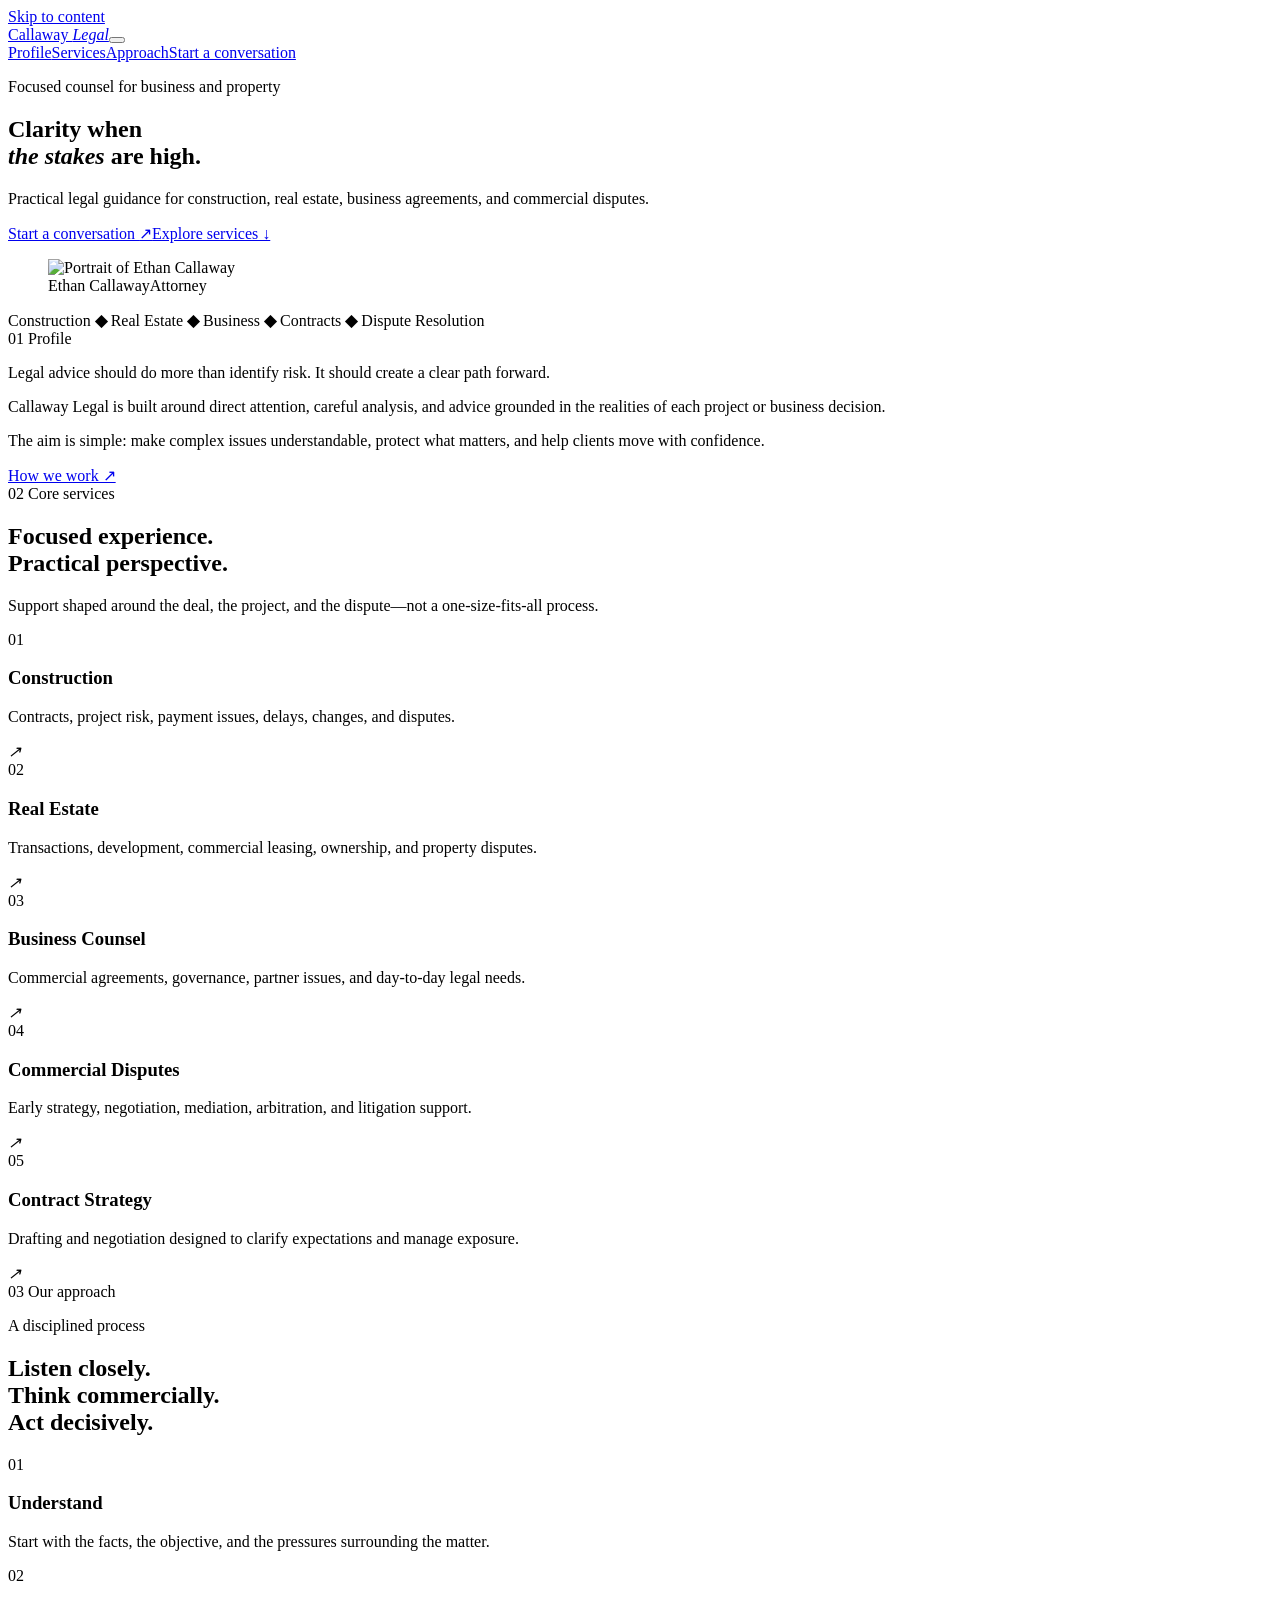
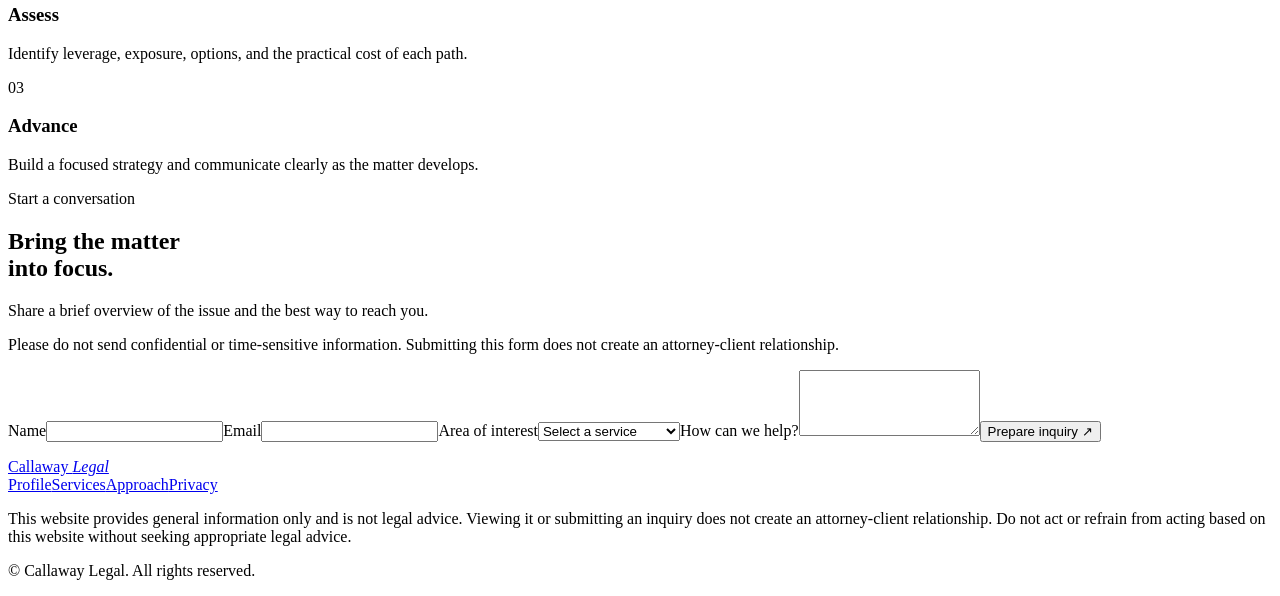
==== index.html @ 352e2985 "Add files via upload" ====
<!doctype html><html lang="en"><head><meta charset="utf-8"><meta name="viewport" content="width=device-width,initial-scale=1"><meta name="description" content="Focused counsel for construction, real estate, business, contracts, and commercial disputes."><meta name="theme-color" content="#0b1720"><title>Callaway Legal | Ethan Callaway</title><link rel="icon" href="favicon.svg" type="image/svg+xml"><link rel="preconnect" href="https://fonts.googleapis.com"><link rel="preconnect" href="https://fonts.gstatic.com" crossorigin><link href="https://fonts.googleapis.com/css2?family=DM+Sans:wght@400;500;600&family=Libre+Caslon+Display&display=swap" rel="stylesheet"><link rel="stylesheet" href="style.css"></head><body>
<a class="skip" href="#main">Skip to content</a><header class="header" id="top"><a class="brand" href="#top"><img src="logo.svg" alt=""><span>Callaway <em>Legal</em></span></a><button class="menu" aria-label="Open navigation" aria-expanded="false"><span></span><span></span></button><nav class="nav"><a href="#profile">Profile</a><a href="#services">Services</a><a href="#approach">Approach</a><a class="nav-cta" href="#contact">Start a conversation</a></nav></header>
<main id="main"><section class="hero"><div class="hero-copy reveal"><p class="kicker">Focused counsel for business and property</p><h1>Clarity when<br><i>the stakes</i> are high.</h1><p class="intro">Practical legal guidance for construction, real estate, business agreements, and commercial disputes.</p><div class="actions"><a class="button" href="#contact">Start a conversation <span>↗</span></a><a class="quiet" href="#services">Explore services ↓</a></div></div><figure class="portrait reveal"><div><img src="attorney.png" alt="Portrait of Ethan Callaway" width="1104" height="1402"></div><figcaption><span>Ethan Callaway</span><span>Attorney</span></figcaption></figure></section>
<div class="marquee">Construction <b>◆</b> Real Estate <b>◆</b> Business <b>◆</b> Contracts <b>◆</b> Dispute Resolution</div>
<section class="section profile" id="profile"><div class="label reveal"><span>01</span> Profile</div><div class="profile-copy reveal"><p class="statement">Legal advice should do more than identify risk. It should create a clear path forward.</p><div class="columns"><p>Callaway Legal is built around direct attention, careful analysis, and advice grounded in the realities of each project or business decision.</p><p>The aim is simple: make complex issues understandable, protect what matters, and help clients move with confidence.</p></div><a class="line-link" href="#approach">How we work ↗</a></div></section>
<section class="section services" id="services"><div class="label reveal"><span>02</span> Core services</div><div class="services-head reveal"><h2>Focused experience.<br>Practical perspective.</h2><p>Support shaped around the deal, the project, and the dispute—not a one-size-fits-all process.</p></div><div class="service-list"><article class="service reveal"><span>01</span><h3>Construction</h3><p>Contracts, project risk, payment issues, delays, changes, and disputes.</p><i>↗</i></article><article class="service reveal"><span>02</span><h3>Real Estate</h3><p>Transactions, development, commercial leasing, ownership, and property disputes.</p><i>↗</i></article><article class="service reveal"><span>03</span><h3>Business Counsel</h3><p>Commercial agreements, governance, partner issues, and day-to-day legal needs.</p><i>↗</i></article><article class="service reveal"><span>04</span><h3>Commercial Disputes</h3><p>Early strategy, negotiation, mediation, arbitration, and litigation support.</p><i>↗</i></article><article class="service reveal"><span>05</span><h3>Contract Strategy</h3><p>Drafting and negotiation designed to clarify expectations and manage exposure.</p><i>↗</i></article></div></section>
<section class="section approach" id="approach"><div class="label reveal"><span>03</span> Our approach</div><div class="approach-main reveal"><p class="kicker">A disciplined process</p><h2>Listen closely.<br>Think commercially.<br>Act decisively.</h2></div><div class="steps"><article class="reveal"><span>01</span><h3>Understand</h3><p>Start with the facts, the objective, and the pressures surrounding the matter.</p></article><article class="reveal"><span>02</span><h3>Assess</h3><p>Identify leverage, exposure, options, and the practical cost of each path.</p></article><article class="reveal"><span>03</span><h3>Advance</h3><p>Build a focused strategy and communicate clearly as the matter develops.</p></article></div></section>
<section class="section contact" id="contact"><div class="contact-copy reveal"><p class="kicker">Start a conversation</p><h2>Bring the matter<br>into focus.</h2><p>Share a brief overview of the issue and the best way to reach you.</p><p class="contact-note">Please do not send confidential or time-sensitive information. Submitting this form does not create an attorney-client relationship.</p></div><form class="form reveal" id="consultation-form"><label>Name<input name="name" autocomplete="name" required></label><label>Email<input name="email" type="email" autocomplete="email" required></label><label>Area of interest<select name="matter" required><option value="">Select a service</option><option>Construction</option><option>Real Estate</option><option>Business Counsel</option><option>Commercial Dispute</option><option>Contract Strategy</option><option>Other</option></select></label><label>How can we help?<textarea name="message" rows="4" required></textarea></label><button class="button" type="submit">Prepare inquiry <span>↗</span></button><p class="status" id="form-status" aria-live="polite"></p></form></section></main>
<footer class="footer"><a class="brand" href="#top"><img src="logo.svg" alt=""><span>Callaway <em>Legal</em></span></a><nav><a href="#profile">Profile</a><a href="#services">Services</a><a href="#approach">Approach</a><a href="privacy.html">Privacy</a></nav><p class="disclaimer">This website provides general information only and is not legal advice. Viewing it or submitting an inquiry does not create an attorney-client relationship. Do not act or refrain from acting based on this website without seeking appropriate legal advice.</p><p>© <span id="year"></span> Callaway Legal. All rights reserved.</p></footer><script src="script.js"></script></body></html>
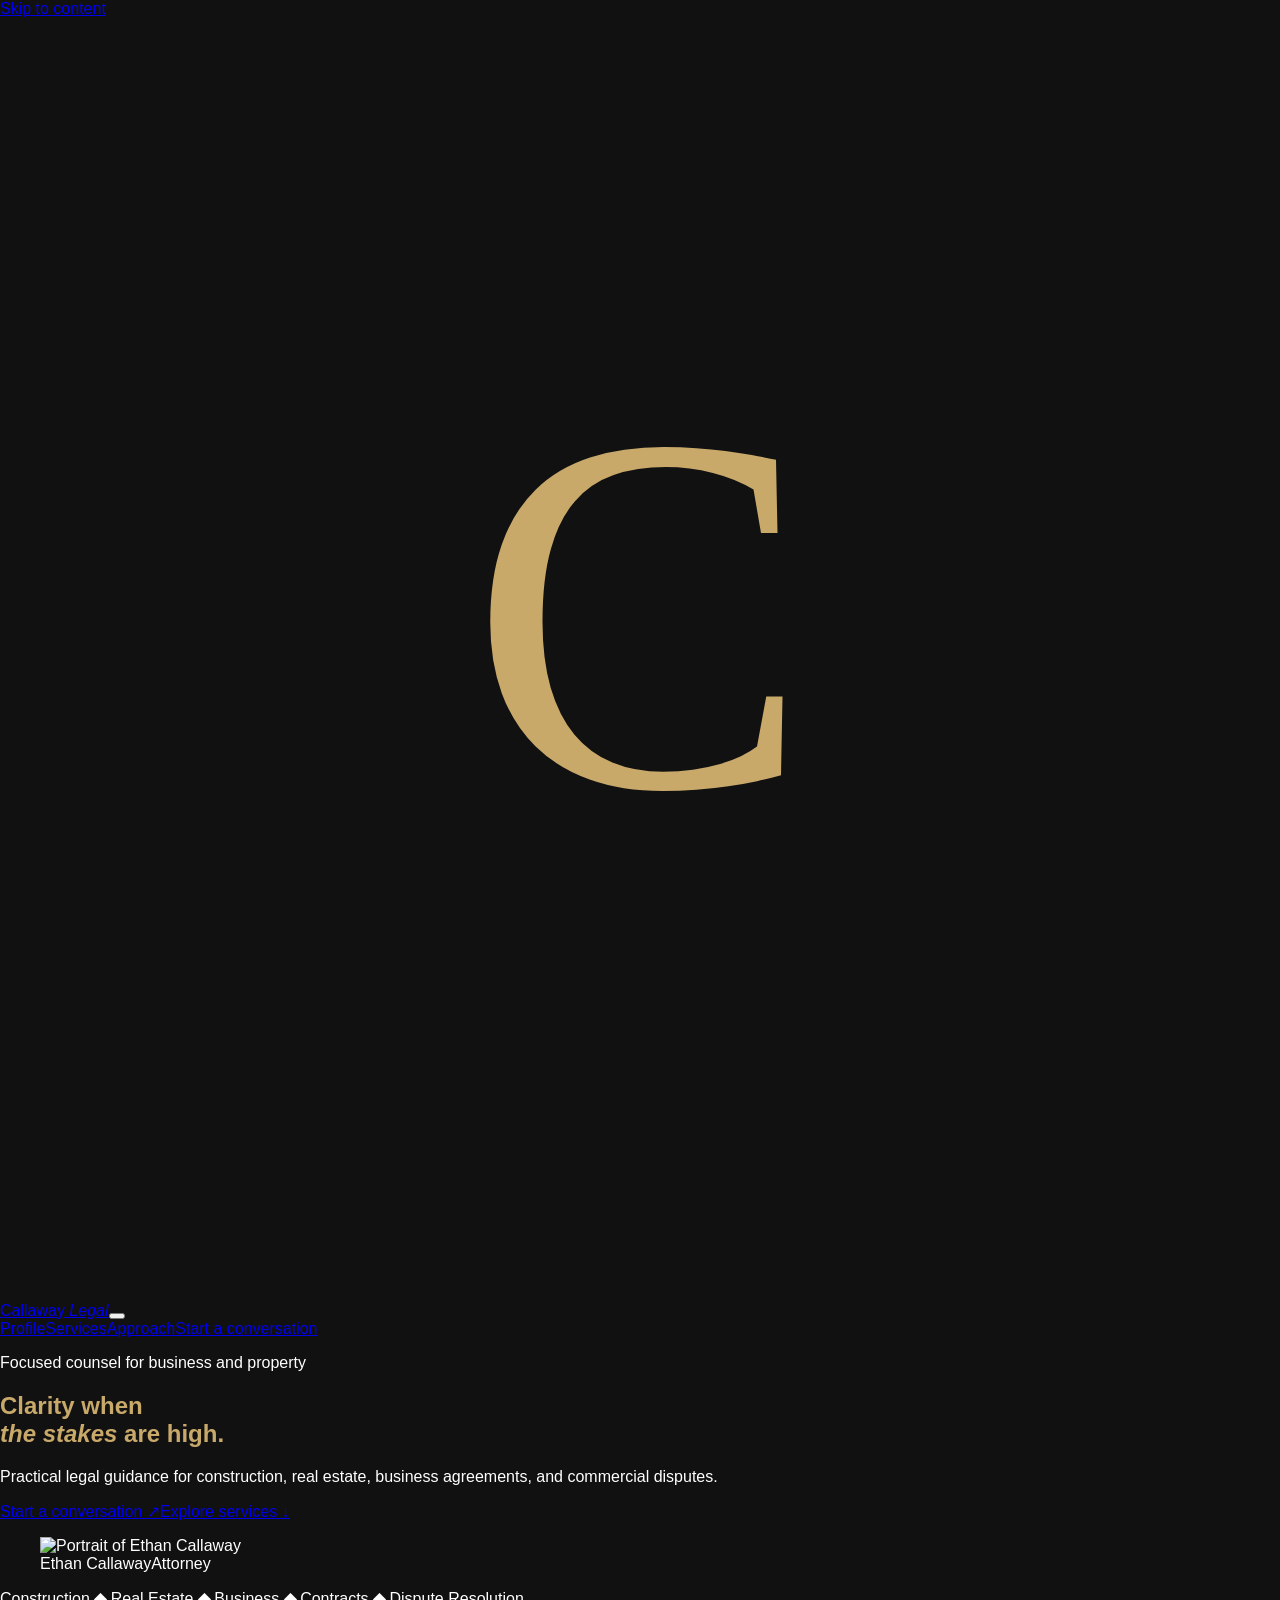
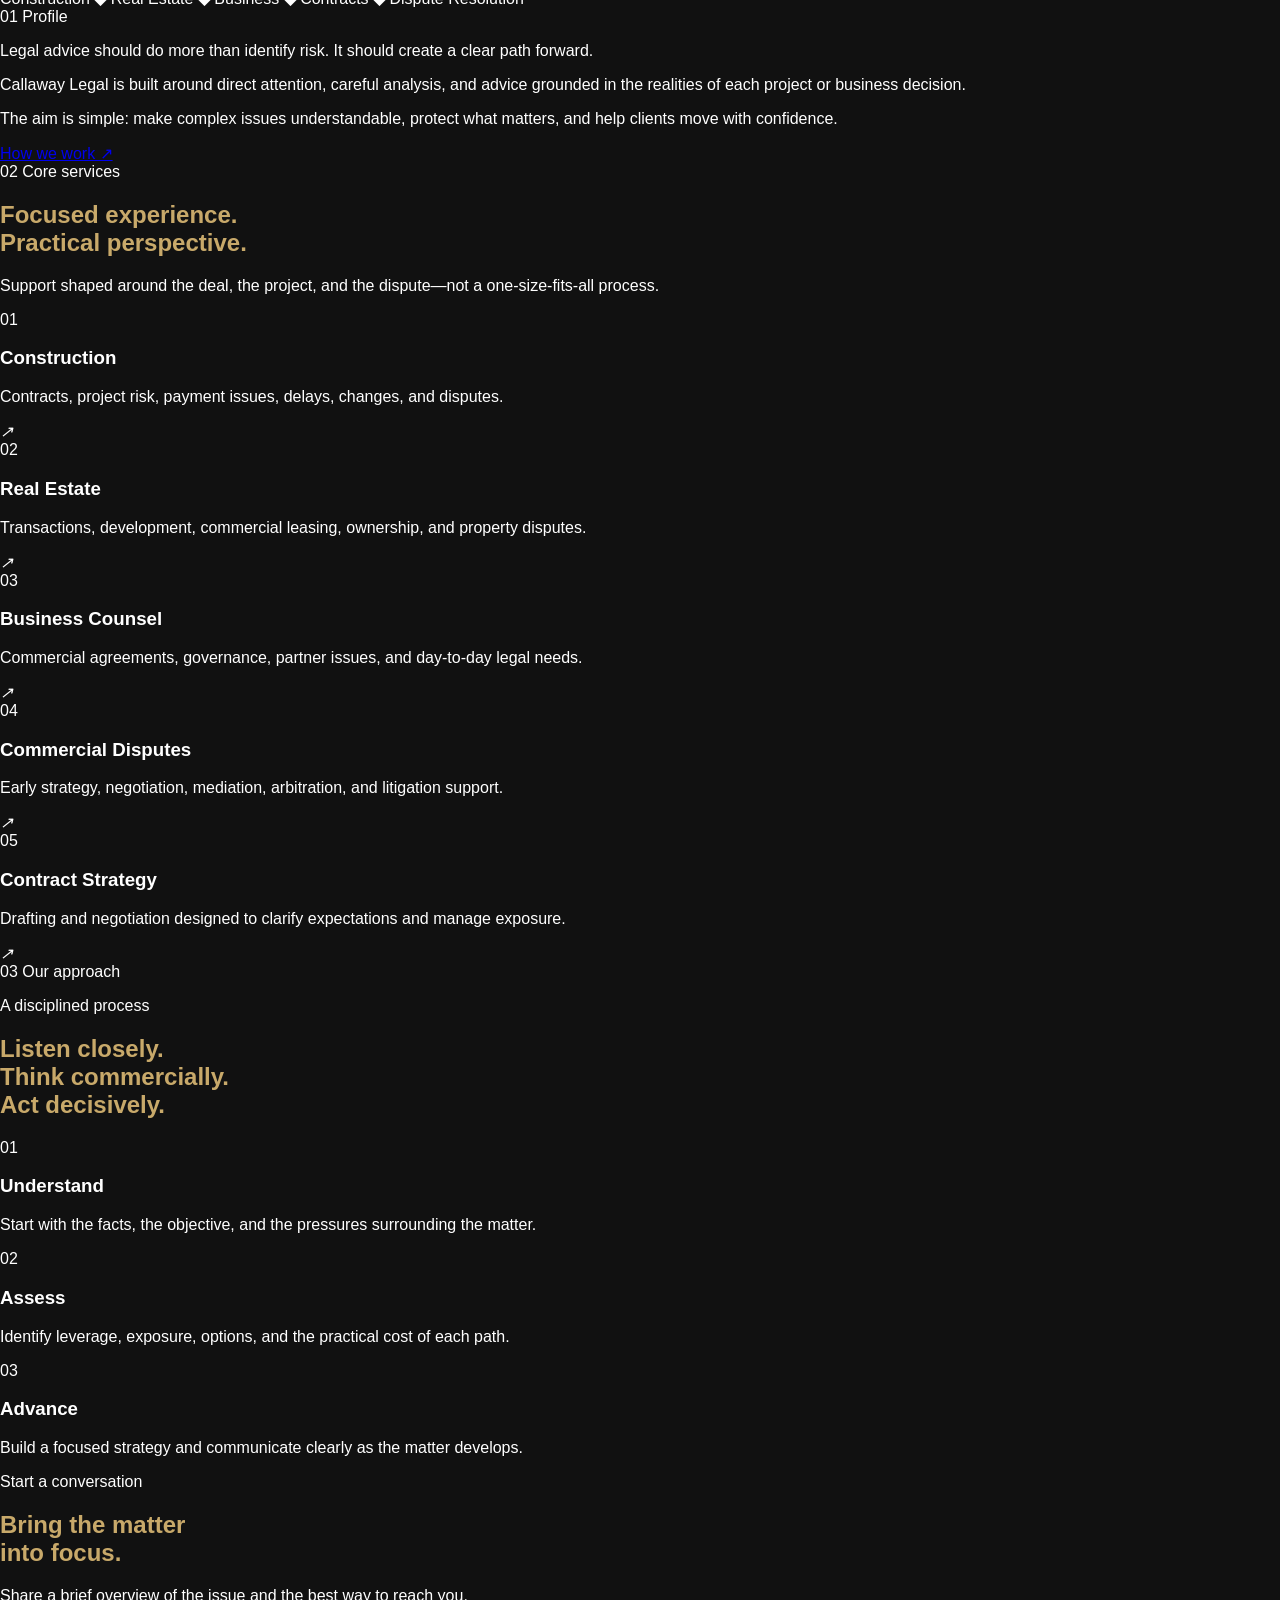
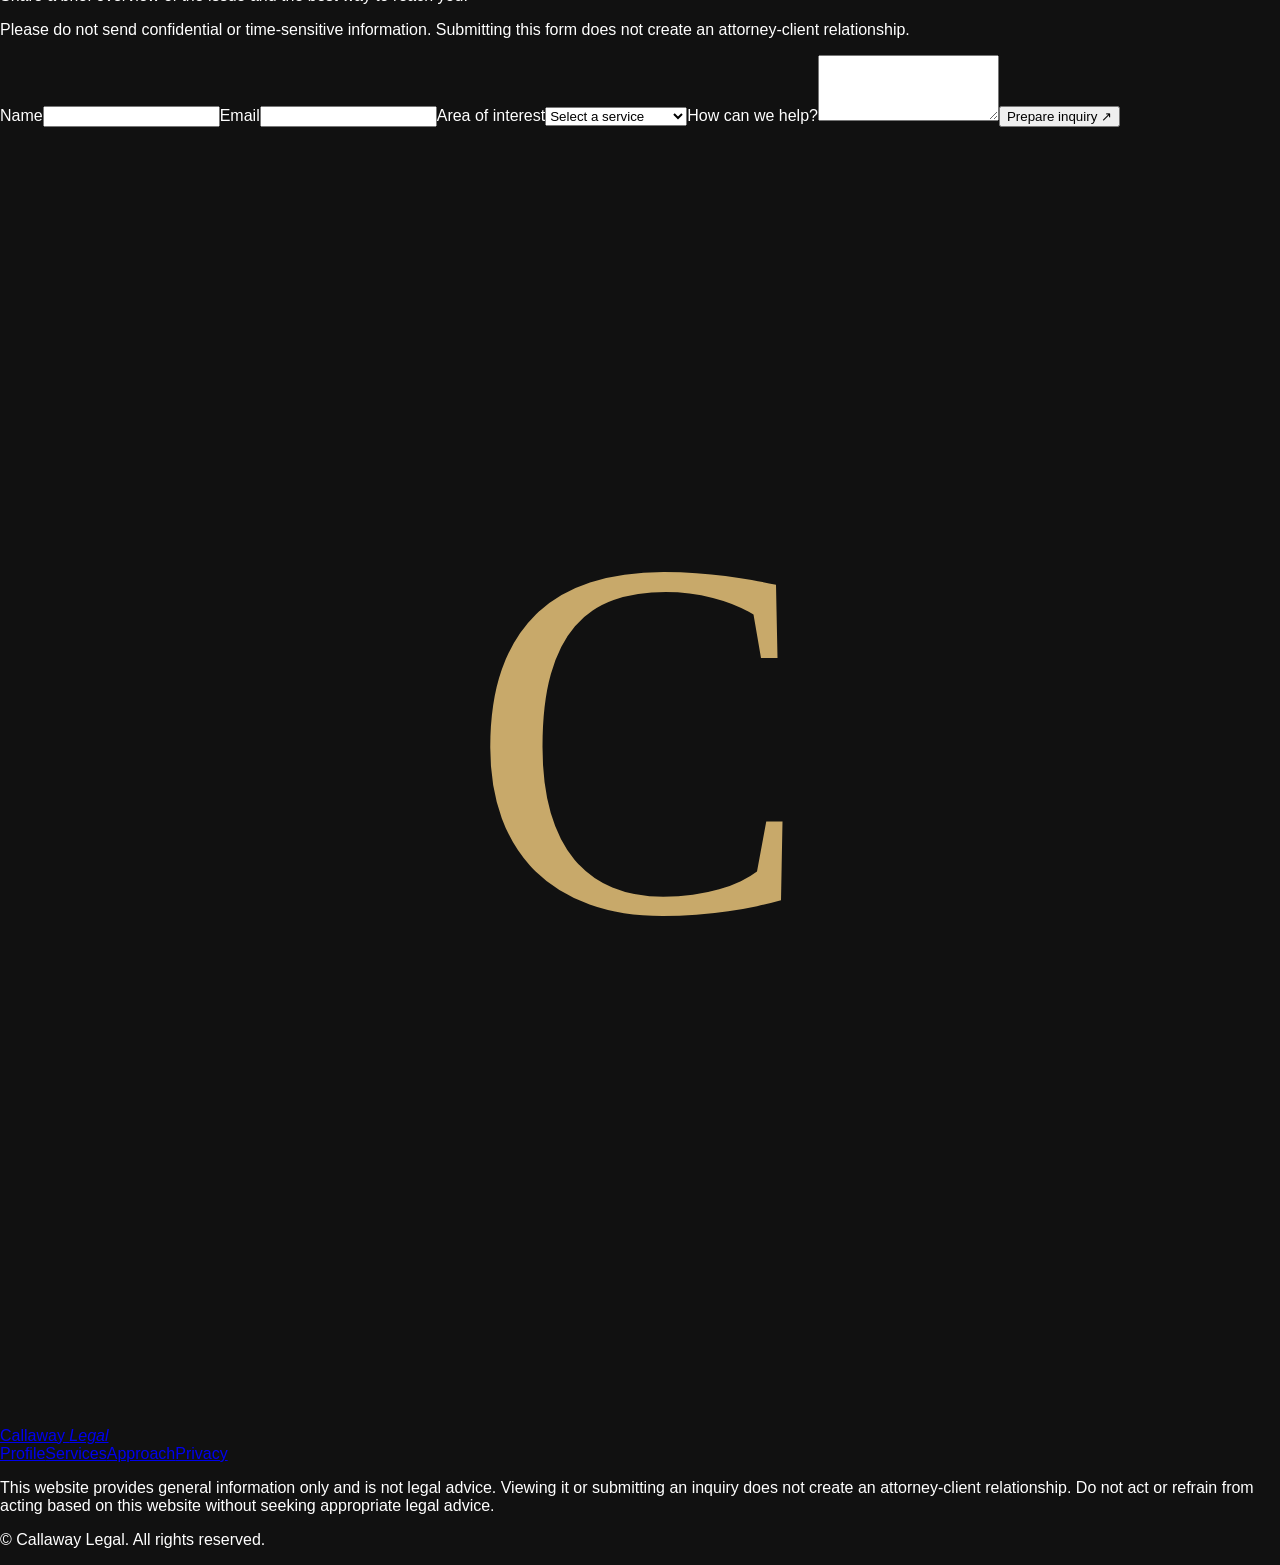
==== commit c491c969: "Fix website asset paths" ====
--- a/index.html
+++ b/index.html
@@ -1,9 +1,9 @@
-<!doctype html><html lang="en"><head><meta charset="utf-8"><meta name="viewport" content="width=device-width,initial-scale=1"><meta name="description" content="Focused counsel for construction, real estate, business, contracts, and commercial disputes."><meta name="theme-color" content="#0b1720"><title>Callaway Legal | Ethan Callaway</title><link rel="icon" href="favicon.svg" type="image/svg+xml"><link rel="preconnect" href="https://fonts.googleapis.com"><link rel="preconnect" href="https://fonts.gstatic.com" crossorigin><link href="https://fonts.googleapis.com/css2?family=DM+Sans:wght@400;500;600&family=Libre+Caslon+Display&display=swap" rel="stylesheet"><link rel="stylesheet" href="style.css"></head><body>
-<a class="skip" href="#main">Skip to content</a><header class="header" id="top"><a class="brand" href="#top"><img src="logo.svg" alt=""><span>Callaway <em>Legal</em></span></a><button class="menu" aria-label="Open navigation" aria-expanded="false"><span></span><span></span></button><nav class="nav"><a href="#profile">Profile</a><a href="#services">Services</a><a href="#approach">Approach</a><a class="nav-cta" href="#contact">Start a conversation</a></nav></header>
-<main id="main"><section class="hero"><div class="hero-copy reveal"><p class="kicker">Focused counsel for business and property</p><h1>Clarity when<br><i>the stakes</i> are high.</h1><p class="intro">Practical legal guidance for construction, real estate, business agreements, and commercial disputes.</p><div class="actions"><a class="button" href="#contact">Start a conversation <span>↗</span></a><a class="quiet" href="#services">Explore services ↓</a></div></div><figure class="portrait reveal"><div><img src="attorney.png" alt="Portrait of Ethan Callaway" width="1104" height="1402"></div><figcaption><span>Ethan Callaway</span><span>Attorney</span></figcaption></figure></section>
+<!doctype html><html lang="en"><head><meta charset="utf-8"><meta name="viewport" content="width=device-width,initial-scale=1"><meta name="description" content="Focused counsel for construction, real estate, business, contracts, and commercial disputes."><meta name="theme-color" content="#0b1720"><title>Callaway Legal | Ethan Callaway</title><link rel="icon" href="images/favicon.svg" type="image/svg+xml"><link rel="preconnect" href="https://fonts.googleapis.com"><link rel="preconnect" href="https://fonts.gstatic.com" crossorigin><link href="https://fonts.googleapis.com/css2?family=DM+Sans:wght@400;500;600&family=Libre+Caslon+Display&display=swap" rel="stylesheet"><link rel="stylesheet" href="css/style.css"></head><body>
+<a class="skip" href="#main">Skip to content</a><header class="header" id="top"><a class="brand" href="#top"><img src="images/logo.svg" alt=""><span>Callaway <em>Legal</em></span></a><button class="menu" aria-label="Open navigation" aria-expanded="false"><span></span><span></span></button><nav class="nav"><a href="#profile">Profile</a><a href="#services">Services</a><a href="#approach">Approach</a><a class="nav-cta" href="#contact">Start a conversation</a></nav></header>
+<main id="main"><section class="hero"><div class="hero-copy reveal"><p class="kicker">Focused counsel for business and property</p><h1>Clarity when<br><i>the stakes</i> are high.</h1><p class="intro">Practical legal guidance for construction, real estate, business agreements, and commercial disputes.</p><div class="actions"><a class="button" href="#contact">Start a conversation <span>↗</span></a><a class="quiet" href="#services">Explore services ↓</a></div></div><figure class="portrait reveal"><div><img src="images/attorney.png" alt="Portrait of Ethan Callaway" width="1104" height="1402"></div><figcaption><span>Ethan Callaway</span><span>Attorney</span></figcaption></figure></section>
 <div class="marquee">Construction <b>◆</b> Real Estate <b>◆</b> Business <b>◆</b> Contracts <b>◆</b> Dispute Resolution</div>
 <section class="section profile" id="profile"><div class="label reveal"><span>01</span> Profile</div><div class="profile-copy reveal"><p class="statement">Legal advice should do more than identify risk. It should create a clear path forward.</p><div class="columns"><p>Callaway Legal is built around direct attention, careful analysis, and advice grounded in the realities of each project or business decision.</p><p>The aim is simple: make complex issues understandable, protect what matters, and help clients move with confidence.</p></div><a class="line-link" href="#approach">How we work ↗</a></div></section>
 <section class="section services" id="services"><div class="label reveal"><span>02</span> Core services</div><div class="services-head reveal"><h2>Focused experience.<br>Practical perspective.</h2><p>Support shaped around the deal, the project, and the dispute—not a one-size-fits-all process.</p></div><div class="service-list"><article class="service reveal"><span>01</span><h3>Construction</h3><p>Contracts, project risk, payment issues, delays, changes, and disputes.</p><i>↗</i></article><article class="service reveal"><span>02</span><h3>Real Estate</h3><p>Transactions, development, commercial leasing, ownership, and property disputes.</p><i>↗</i></article><article class="service reveal"><span>03</span><h3>Business Counsel</h3><p>Commercial agreements, governance, partner issues, and day-to-day legal needs.</p><i>↗</i></article><article class="service reveal"><span>04</span><h3>Commercial Disputes</h3><p>Early strategy, negotiation, mediation, arbitration, and litigation support.</p><i>↗</i></article><article class="service reveal"><span>05</span><h3>Contract Strategy</h3><p>Drafting and negotiation designed to clarify expectations and manage exposure.</p><i>↗</i></article></div></section>
 <section class="section approach" id="approach"><div class="label reveal"><span>03</span> Our approach</div><div class="approach-main reveal"><p class="kicker">A disciplined process</p><h2>Listen closely.<br>Think commercially.<br>Act decisively.</h2></div><div class="steps"><article class="reveal"><span>01</span><h3>Understand</h3><p>Start with the facts, the objective, and the pressures surrounding the matter.</p></article><article class="reveal"><span>02</span><h3>Assess</h3><p>Identify leverage, exposure, options, and the practical cost of each path.</p></article><article class="reveal"><span>03</span><h3>Advance</h3><p>Build a focused strategy and communicate clearly as the matter develops.</p></article></div></section>
 <section class="section contact" id="contact"><div class="contact-copy reveal"><p class="kicker">Start a conversation</p><h2>Bring the matter<br>into focus.</h2><p>Share a brief overview of the issue and the best way to reach you.</p><p class="contact-note">Please do not send confidential or time-sensitive information. Submitting this form does not create an attorney-client relationship.</p></div><form class="form reveal" id="consultation-form"><label>Name<input name="name" autocomplete="name" required></label><label>Email<input name="email" type="email" autocomplete="email" required></label><label>Area of interest<select name="matter" required><option value="">Select a service</option><option>Construction</option><option>Real Estate</option><option>Business Counsel</option><option>Commercial Dispute</option><option>Contract Strategy</option><option>Other</option></select></label><label>How can we help?<textarea name="message" rows="4" required></textarea></label><button class="button" type="submit">Prepare inquiry <span>↗</span></button><p class="status" id="form-status" aria-live="polite"></p></form></section></main>
-<footer class="footer"><a class="brand" href="#top"><img src="logo.svg" alt=""><span>Callaway <em>Legal</em></span></a><nav><a href="#profile">Profile</a><a href="#services">Services</a><a href="#approach">Approach</a><a href="privacy.html">Privacy</a></nav><p class="disclaimer">This website provides general information only and is not legal advice. Viewing it or submitting an inquiry does not create an attorney-client relationship. Do not act or refrain from acting based on this website without seeking appropriate legal advice.</p><p>© <span id="year"></span> Callaway Legal. All rights reserved.</p></footer><script src="script.js"></script></body></html>
+<footer class="footer"><a class="brand" href="#top"><img src="images/logo.svg" alt=""><span>Callaway <em>Legal</em></span></a><nav><a href="#profile">Profile</a><a href="#services">Services</a><a href="#approach">Approach</a><a href="privacy.html">Privacy</a></nav><p class="disclaimer">This website provides general information only and is not legal advice. Viewing it or submitting an inquiry does not create an attorney-client relationship. Do not act or refrain from acting based on this website without seeking appropriate legal advice.</p><p>© <span id="year"></span> Callaway Legal. All rights reserved.</p></footer><script src="js/script.js"></script></body></html>
--- a/css/style.css
+++ b/css/style.css
@@ -0,0 +1 @@
+body{font-family:Arial,sans-serif;background:#111;color:#fff;margin:0}h1,h2{color:#c8a96a}
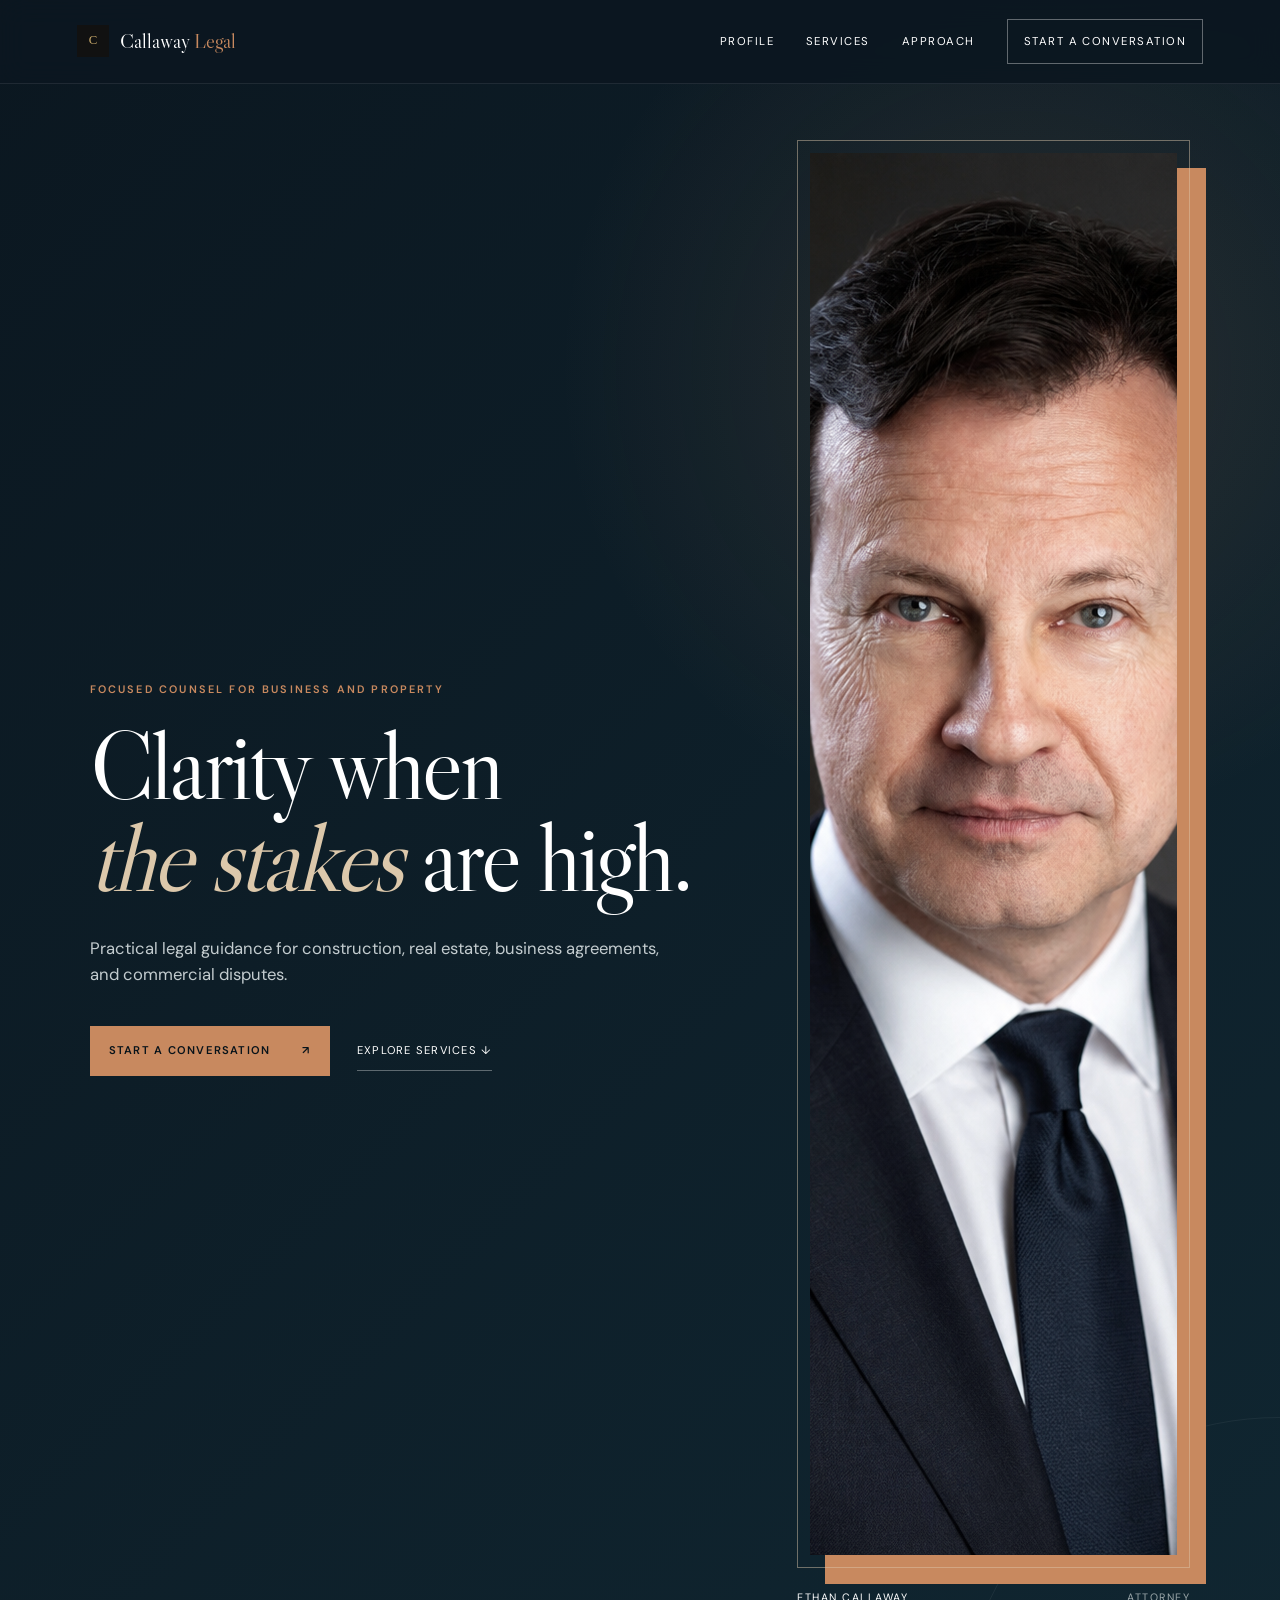
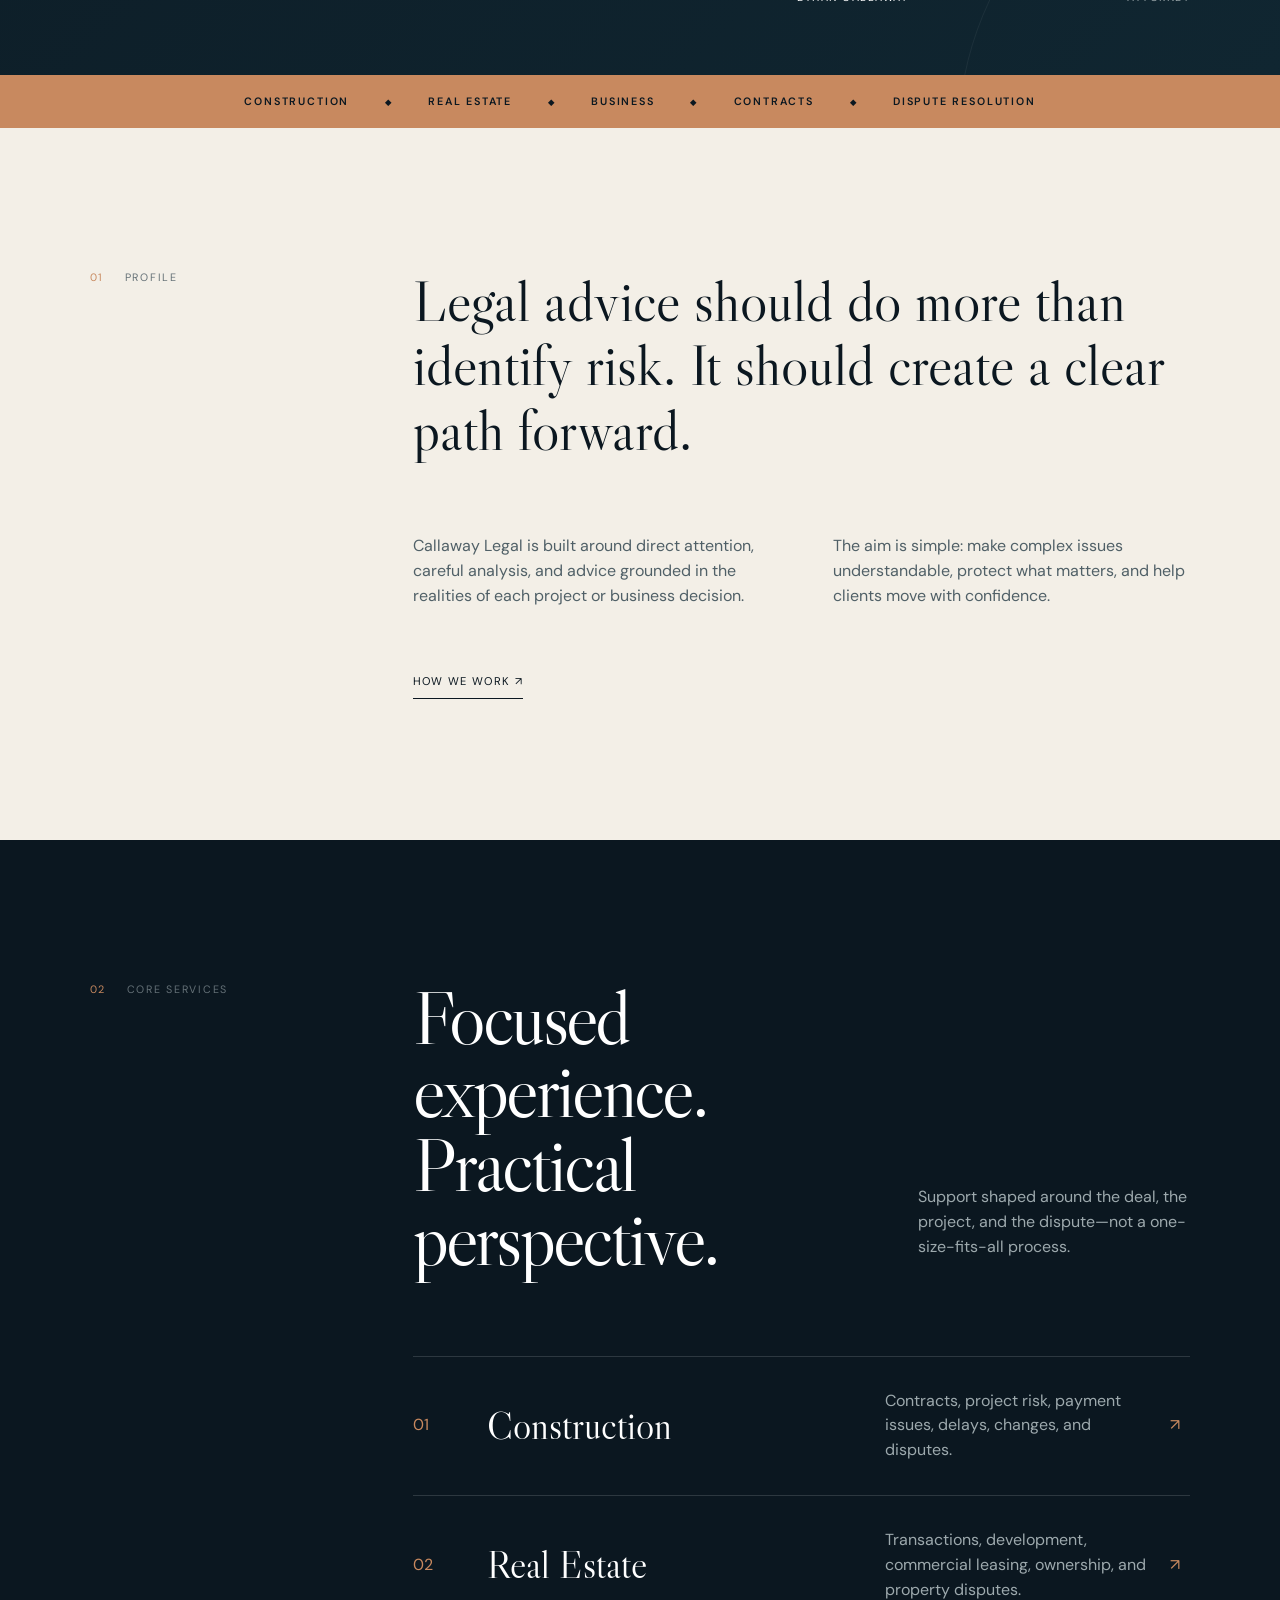
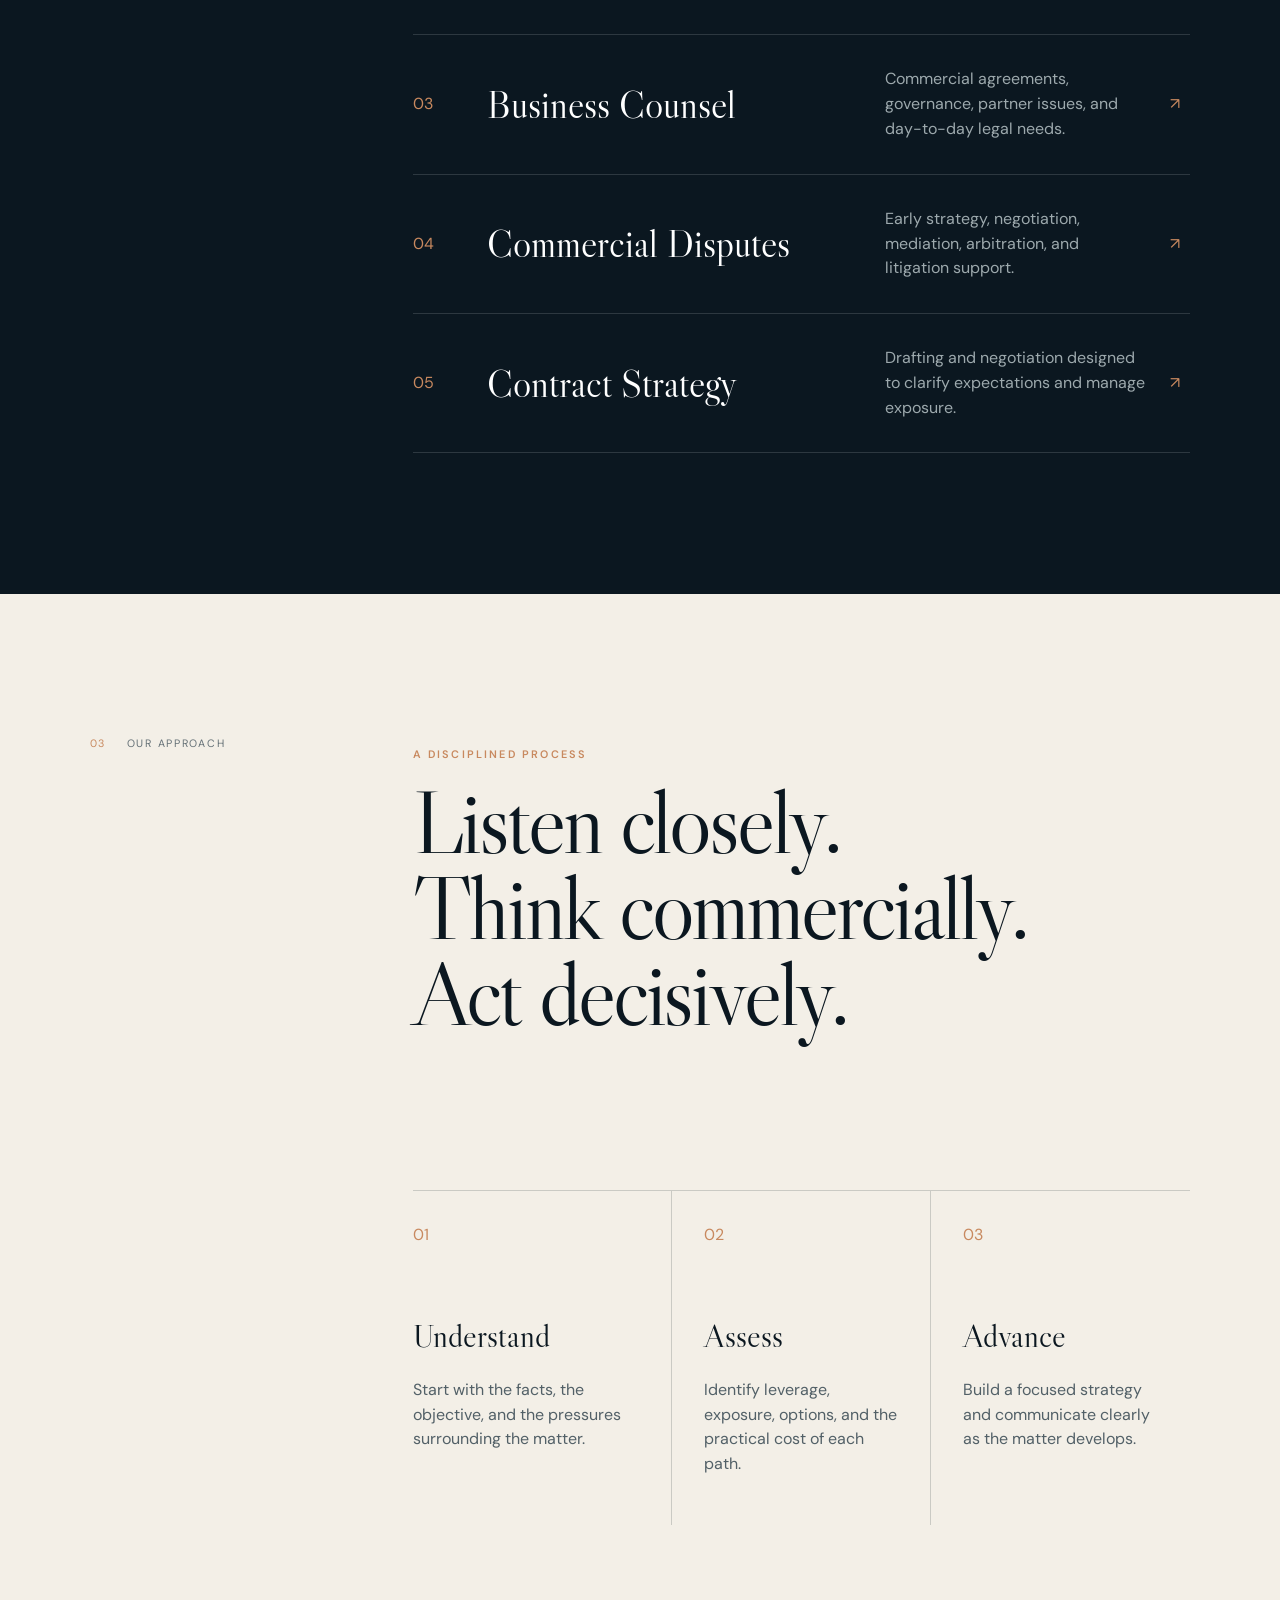
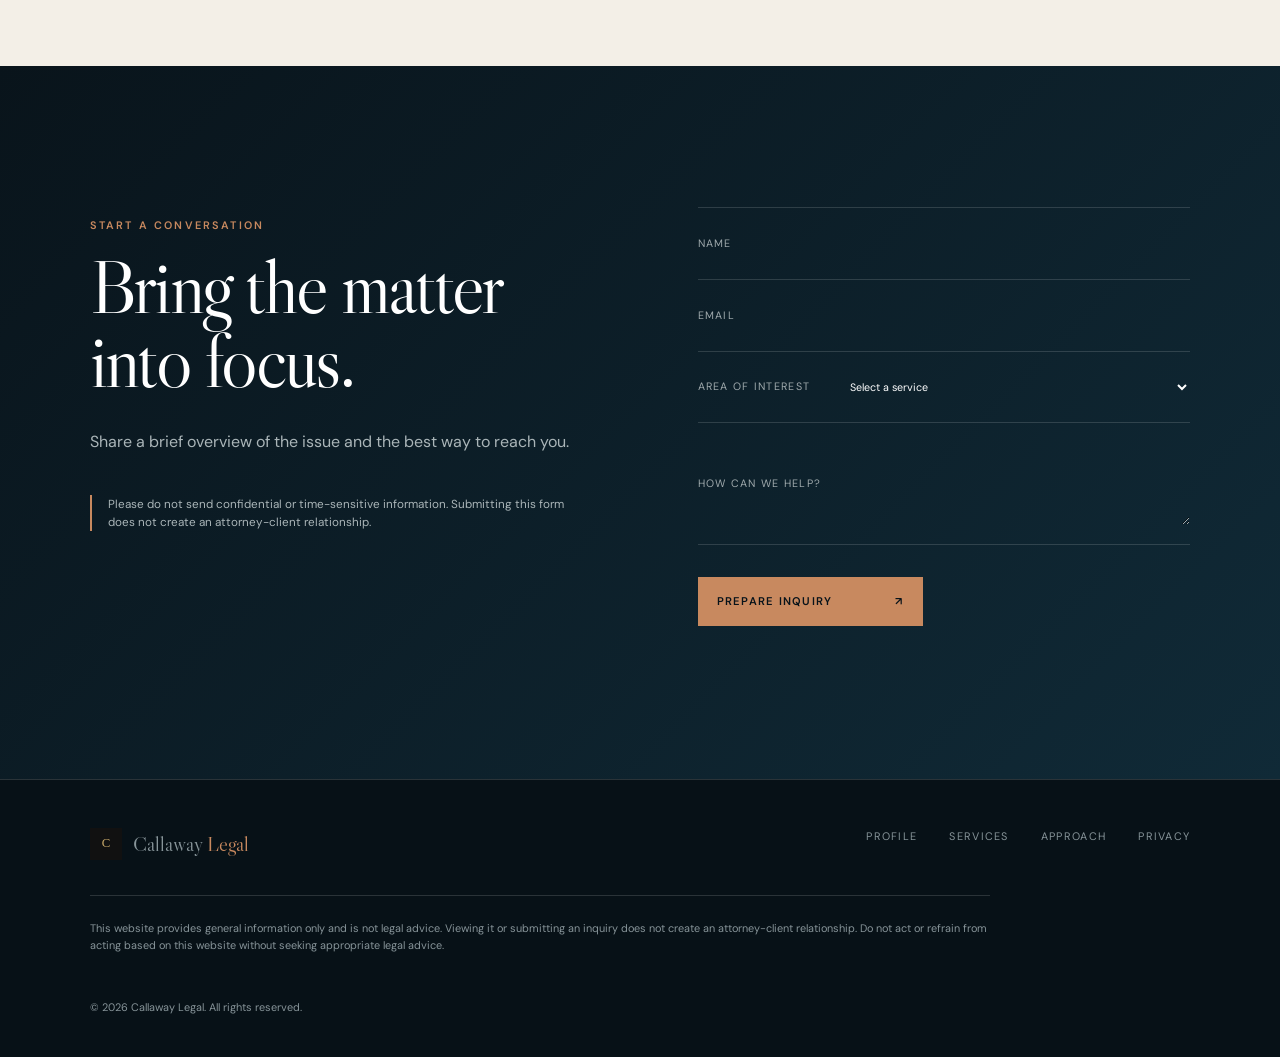
==== commit 343cef5a: "Refresh published CSS and JavaScript" ====
--- a/index.html
+++ b/index.html
@@ -1,4 +1,4 @@
-<!doctype html><html lang="en"><head><meta charset="utf-8"><meta name="viewport" content="width=device-width,initial-scale=1"><meta name="description" content="Focused counsel for construction, real estate, business, contracts, and commercial disputes."><meta name="theme-color" content="#0b1720"><title>Callaway Legal | Ethan Callaway</title><link rel="icon" href="images/favicon.svg" type="image/svg+xml"><link rel="preconnect" href="https://fonts.googleapis.com"><link rel="preconnect" href="https://fonts.gstatic.com" crossorigin><link href="https://fonts.googleapis.com/css2?family=DM+Sans:wght@400;500;600&family=Libre+Caslon+Display&display=swap" rel="stylesheet"><link rel="stylesheet" href="css/style.css"></head><body>
+<!doctype html><html lang="en"><head><meta charset="utf-8"><meta name="viewport" content="width=device-width,initial-scale=1"><meta name="description" content="Focused counsel for construction, real estate, business, contracts, and commercial disputes."><meta name="theme-color" content="#0b1720"><title>Callaway Legal | Ethan Callaway</title><link rel="icon" href="images/favicon.svg" type="image/svg+xml"><link rel="preconnect" href="https://fonts.googleapis.com"><link rel="preconnect" href="https://fonts.gstatic.com" crossorigin><link href="https://fonts.googleapis.com/css2?family=DM+Sans:wght@400;500;600&family=Libre+Caslon+Display&display=swap" rel="stylesheet"><link rel="stylesheet" href="css/style.css?v=2"></head><body>
 <a class="skip" href="#main">Skip to content</a><header class="header" id="top"><a class="brand" href="#top"><img src="images/logo.svg" alt=""><span>Callaway <em>Legal</em></span></a><button class="menu" aria-label="Open navigation" aria-expanded="false"><span></span><span></span></button><nav class="nav"><a href="#profile">Profile</a><a href="#services">Services</a><a href="#approach">Approach</a><a class="nav-cta" href="#contact">Start a conversation</a></nav></header>
 <main id="main"><section class="hero"><div class="hero-copy reveal"><p class="kicker">Focused counsel for business and property</p><h1>Clarity when<br><i>the stakes</i> are high.</h1><p class="intro">Practical legal guidance for construction, real estate, business agreements, and commercial disputes.</p><div class="actions"><a class="button" href="#contact">Start a conversation <span>↗</span></a><a class="quiet" href="#services">Explore services ↓</a></div></div><figure class="portrait reveal"><div><img src="images/attorney.png" alt="Portrait of Ethan Callaway" width="1104" height="1402"></div><figcaption><span>Ethan Callaway</span><span>Attorney</span></figcaption></figure></section>
 <div class="marquee">Construction <b>◆</b> Real Estate <b>◆</b> Business <b>◆</b> Contracts <b>◆</b> Dispute Resolution</div>
@@ -6,4 +6,4 @@
 <section class="section services" id="services"><div class="label reveal"><span>02</span> Core services</div><div class="services-head reveal"><h2>Focused experience.<br>Practical perspective.</h2><p>Support shaped around the deal, the project, and the dispute—not a one-size-fits-all process.</p></div><div class="service-list"><article class="service reveal"><span>01</span><h3>Construction</h3><p>Contracts, project risk, payment issues, delays, changes, and disputes.</p><i>↗</i></article><article class="service reveal"><span>02</span><h3>Real Estate</h3><p>Transactions, development, commercial leasing, ownership, and property disputes.</p><i>↗</i></article><article class="service reveal"><span>03</span><h3>Business Counsel</h3><p>Commercial agreements, governance, partner issues, and day-to-day legal needs.</p><i>↗</i></article><article class="service reveal"><span>04</span><h3>Commercial Disputes</h3><p>Early strategy, negotiation, mediation, arbitration, and litigation support.</p><i>↗</i></article><article class="service reveal"><span>05</span><h3>Contract Strategy</h3><p>Drafting and negotiation designed to clarify expectations and manage exposure.</p><i>↗</i></article></div></section>
 <section class="section approach" id="approach"><div class="label reveal"><span>03</span> Our approach</div><div class="approach-main reveal"><p class="kicker">A disciplined process</p><h2>Listen closely.<br>Think commercially.<br>Act decisively.</h2></div><div class="steps"><article class="reveal"><span>01</span><h3>Understand</h3><p>Start with the facts, the objective, and the pressures surrounding the matter.</p></article><article class="reveal"><span>02</span><h3>Assess</h3><p>Identify leverage, exposure, options, and the practical cost of each path.</p></article><article class="reveal"><span>03</span><h3>Advance</h3><p>Build a focused strategy and communicate clearly as the matter develops.</p></article></div></section>
 <section class="section contact" id="contact"><div class="contact-copy reveal"><p class="kicker">Start a conversation</p><h2>Bring the matter<br>into focus.</h2><p>Share a brief overview of the issue and the best way to reach you.</p><p class="contact-note">Please do not send confidential or time-sensitive information. Submitting this form does not create an attorney-client relationship.</p></div><form class="form reveal" id="consultation-form"><label>Name<input name="name" autocomplete="name" required></label><label>Email<input name="email" type="email" autocomplete="email" required></label><label>Area of interest<select name="matter" required><option value="">Select a service</option><option>Construction</option><option>Real Estate</option><option>Business Counsel</option><option>Commercial Dispute</option><option>Contract Strategy</option><option>Other</option></select></label><label>How can we help?<textarea name="message" rows="4" required></textarea></label><button class="button" type="submit">Prepare inquiry <span>↗</span></button><p class="status" id="form-status" aria-live="polite"></p></form></section></main>
-<footer class="footer"><a class="brand" href="#top"><img src="images/logo.svg" alt=""><span>Callaway <em>Legal</em></span></a><nav><a href="#profile">Profile</a><a href="#services">Services</a><a href="#approach">Approach</a><a href="privacy.html">Privacy</a></nav><p class="disclaimer">This website provides general information only and is not legal advice. Viewing it or submitting an inquiry does not create an attorney-client relationship. Do not act or refrain from acting based on this website without seeking appropriate legal advice.</p><p>© <span id="year"></span> Callaway Legal. All rights reserved.</p></footer><script src="js/script.js"></script></body></html>
+<footer class="footer"><a class="brand" href="#top"><img src="images/logo.svg" alt=""><span>Callaway <em>Legal</em></span></a><nav><a href="#profile">Profile</a><a href="#services">Services</a><a href="#approach">Approach</a><a href="privacy.html">Privacy</a></nav><p class="disclaimer">This website provides general information only and is not legal advice. Viewing it or submitting an inquiry does not create an attorney-client relationship. Do not act or refrain from acting based on this website without seeking appropriate legal advice.</p><p>© <span id="year"></span> Callaway Legal. All rights reserved.</p></footer><script src="js/script.js?v=2"></script></body></html>
--- a/css/style.css
+++ b/css/style.css
@@ -1 +1,5 @@
-body{font-family:Arial,sans-serif;background:#111;color:#fff;margin:0}h1,h2{color:#c8a96a}+:root{--ink:#0b1720;--paper:#f3efe7;--white:#fff;--copper:#c8895f;--sand:#dcc8ab;--muted:#9da9ad;--line:#ffffff24;--darkline:#0b17202c}*{box-sizing:border-box}html{scroll-behavior:smooth;scroll-padding-top:84px}body{margin:0;background:var(--ink);color:#fff;font-family:"DM Sans",Arial,sans-serif;line-height:1.55}body.menu-open{overflow:hidden}img{display:block;max-width:100%}a{color:inherit;text-decoration:none}button,input,select,textarea{font:inherit}.skip{position:fixed;top:-4rem;left:1rem;z-index:99;background:#fff;color:#111;padding:.7rem}.skip:focus{top:1rem}.header{height:84px;padding:0 clamp(22px,6vw,90px);display:flex;align-items:center;justify-content:space-between;position:fixed;inset:0 0 auto;z-index:40;background:#0b1720e8;backdrop-filter:blur(14px);border-bottom:1px solid #ffffff16}.brand{display:flex;align-items:center;gap:.7rem;font-family:"Libre Caslon Display",Georgia,serif;font-size:1.3rem}.brand img{width:32px}.brand em{font-style:normal;color:var(--copper)}.nav{display:flex;gap:2rem;align-items:center;font-size:.71rem;text-transform:uppercase;letter-spacing:.13em}.nav a:hover{color:var(--sand)}.nav-cta{border:1px solid #ffffff59;padding:.78rem 1rem}.menu{display:none;background:none;border:0;width:44px}.menu span{display:block;height:1px;background:white;margin:7px}.hero{min-height:100svh;padding:140px clamp(22px,7vw,112px) 70px;display:grid;grid-template-columns:1.1fr .7fr;gap:7vw;align-items:center;overflow:hidden;position:relative;background:radial-gradient(circle at 80% 22%,#c8895f25,transparent 28%),linear-gradient(135deg,#0b1720,#102631)}.hero:after{content:"";position:absolute;width:50vw;height:50vw;border:1px solid #ffffff0e;border-radius:50%;right:-25vw;bottom:-30vw}.hero-copy,.portrait{position:relative;z-index:2}.kicker{font-size:.68rem;letter-spacing:.2em;text-transform:uppercase;color:var(--copper);font-weight:600}.hero h1,.section h2{font-family:"Libre Caslon Display",Georgia,serif;font-weight:400;line-height:.96;letter-spacing:-.035em}.hero h1{font-size:clamp(4rem,7.5vw,8rem);margin:1.4rem 0 2rem}.hero h1 i{color:var(--sand);font-weight:400}.intro{font-size:clamp(1rem,1.3vw,1.22rem);color:#c3cccf;max-width:600px}.actions{display:flex;gap:1.7rem;align-items:center;flex-wrap:wrap;margin-top:2.4rem}.button{display:inline-flex;justify-content:space-between;gap:2rem;min-width:225px;border:0;background:var(--copper);color:#08131a;padding:1rem 1.2rem;text-transform:uppercase;letter-spacing:.11em;font-size:.7rem;font-weight:600;cursor:pointer;transition:.25s}.button:hover{background:#dfa77e;transform:translateY(-2px)}.quiet{font-size:.7rem;text-transform:uppercase;letter-spacing:.11em;border-bottom:1px solid #ffffff55;padding:.7rem 0}.portrait{margin:0;justify-self:end;max-width:480px}.portrait>div{padding:12px;border:1px solid #dcc8ab77;position:relative}.portrait>div:before{content:"";position:absolute;inset:27px -17px -17px 27px;background:var(--copper);z-index:-1}.portrait img{width:100%;aspect-ratio:4/5;object-fit:cover;object-position:center top;filter:saturate(.82)}.portrait figcaption{display:flex;justify-content:space-between;margin-top:1.3rem;font-size:.67rem;text-transform:uppercase;letter-spacing:.14em;color:#9aa6a9}.portrait figcaption span:first-child{color:#fff}.marquee{text-align:center;background:var(--copper);color:var(--ink);padding:18px;font-size:.67rem;font-weight:600;text-transform:uppercase;letter-spacing:.17em;white-space:nowrap;overflow:hidden}.marquee b{margin:0 2.4vw;font-size:.5rem}.section{padding:clamp(85px,11vw,160px) clamp(22px,7vw,112px)}.profile,.approach{background:var(--paper);color:var(--ink);display:grid;grid-template-columns:.3fr 1fr;gap:7vw}.label{font-size:.67rem;text-transform:uppercase;letter-spacing:.16em;color:#657177}.label span,.service>span,.steps span{color:var(--copper);margin-right:1rem}.statement{font-family:"Libre Caslon Display",Georgia,serif;font-size:clamp(2.3rem,4.5vw,4.9rem);line-height:1.12;margin:0 0 3.5rem}.columns{display:grid;grid-template-columns:1fr 1fr;gap:5vw;color:#506067;max-width:850px}.line-link{display:inline-block;margin-top:2.5rem;border-bottom:1px solid;padding:.5rem 0;font-size:.7rem;text-transform:uppercase;letter-spacing:.12em}.services{display:grid;grid-template-columns:.3fr 1fr;gap:2rem 7vw}.services-head{display:grid;grid-template-columns:1.25fr .75fr;gap:4vw;align-items:end}.services-head h2{font-size:clamp(3rem,6vw,6.6rem);margin:0}.services-head p,.service p{color:var(--muted)}.service-list{grid-column:2;margin-top:3rem;border-top:1px solid var(--line)}.service{display:grid;grid-template-columns:50px 1fr .7fr 20px;gap:1.5rem;align-items:center;padding:2rem 0;border-bottom:1px solid var(--line);transition:.25s}.service:hover{padding-left:1rem;background:#ffffff07}.service h3,.steps h3{font-family:"Libre Caslon Display",Georgia,serif;font-size:clamp(1.8rem,3vw,3rem);font-weight:400;margin:0}.service p{margin:0}.service i{font-style:normal;color:var(--copper)}.approach-main{grid-column:2}.approach-main h2{font-size:clamp(3.2rem,7vw,7rem);margin:1rem 0 4rem}.steps{grid-column:2;display:grid;grid-template-columns:repeat(3,1fr);border-top:1px solid var(--darkline)}.steps article{padding:2rem;border-right:1px solid var(--darkline);min-height:250px}.steps article:first-child{padding-left:0}.steps article:last-child{border:0}.steps h3{font-size:2rem;margin:4rem 0 .7rem}.steps p{color:#526067}.contact{display:grid;grid-template-columns:1fr 1fr;gap:9vw;background:linear-gradient(135deg,#09141b,#102a37)}.contact h2{font-size:clamp(3.3rem,6vw,6.3rem);margin:1rem 0 2rem}.contact-copy>p:not(.kicker){color:#aab5b8;max-width:520px}.contact-note{font-size:.73rem;border-left:2px solid var(--copper);padding-left:1rem;margin-top:2.5rem}.form{border-top:1px solid var(--line)}.form label{display:grid;grid-template-columns:140px 1fr;align-items:center;padding:1.2rem 0;border-bottom:1px solid var(--line);font-size:.67rem;text-transform:uppercase;letter-spacing:.12em;color:#9fa9ac}.form input,.form select,.form textarea{width:100%;border:0;outline:0;background:transparent;color:white;padding:.5rem;text-transform:none;letter-spacing:0}.form select option{color:#111}.form textarea{resize:vertical}.form .button{margin-top:2rem}.status{font-size:.74rem;color:var(--sand)}.footer{padding:48px clamp(22px,7vw,112px) 30px;display:grid;grid-template-columns:auto 1fr;gap:1.5rem 4vw;background:#071117;border-top:1px solid var(--line);color:#879499;font-size:.68rem}.footer nav{display:flex;justify-content:flex-end;gap:2rem;text-transform:uppercase;letter-spacing:.12em}.disclaimer{grid-column:1/-1;border-top:1px solid var(--line);padding-top:1.5rem;max-width:900px}.footer>p:last-child{grid-column:1/-1}.reveal{opacity:0;transform:translateY(23px);transition:.75s}.reveal.visible{opacity:1;transform:none}
+@media(max-width:900px){.menu{display:block}.nav{display:none;position:fixed;inset:84px 0 0;background:#08131a;padding:45px 24px;flex-direction:column;align-items:flex-start;font-family:"Libre Caslon Display",Georgia,serif;font-size:2rem;text-transform:none;letter-spacing:0}.nav.open{display:flex}.hero{grid-template-columns:1fr .7fr;gap:40px}.profile,.services,.approach{grid-template-columns:1fr}.profile-copy,.services-head,.service-list,.approach-main,.steps{grid-column:1}.label{margin-bottom:2rem}.services-head{grid-template-columns:1fr}.contact{gap:5vw}}
+@media(max-width:680px){.hero{grid-template-columns:1fr;padding-top:125px}.portrait{justify-self:start;width:86%;margin-top:1rem}.marquee{text-align:left}.profile,.services,.approach,.contact{display:block}.label{margin-bottom:3rem}.columns,.steps{grid-template-columns:1fr}.columns{gap:1rem}.service{grid-template-columns:35px 1fr 20px;gap:1rem}.service p{grid-column:2/-1}.steps article,.steps article:first-child{padding:1.5rem 0;border-right:0;border-bottom:1px solid var(--darkline);min-height:0}.steps h3{margin:2rem 0 .5rem}.form{margin-top:4rem}.form label{grid-template-columns:1fr;gap:.4rem}.form input,.form select,.form textarea{padding:.6rem 0}.footer{grid-template-columns:1fr}.footer nav{justify-content:flex-start;flex-wrap:wrap;gap:1rem 1.5rem}}
+@media(prefers-reduced-motion:reduce){html{scroll-behavior:auto}.reveal{opacity:1;transform:none;transition:none}}
+.legal-page{min-height:85vh;background:var(--paper);color:var(--ink);padding:160px max(22px,15vw) 100px}.legal-page h1{font-family:"Libre Caslon Display",Georgia,serif;font-size:clamp(4rem,9vw,8rem);font-weight:400;margin:.4rem 0 3rem}.legal-page h2{font-family:"Libre Caslon Display",Georgia,serif;font-size:2rem;font-weight:400;margin-top:2.5rem}.legal-page p{max-width:760px;color:#4e5b61}
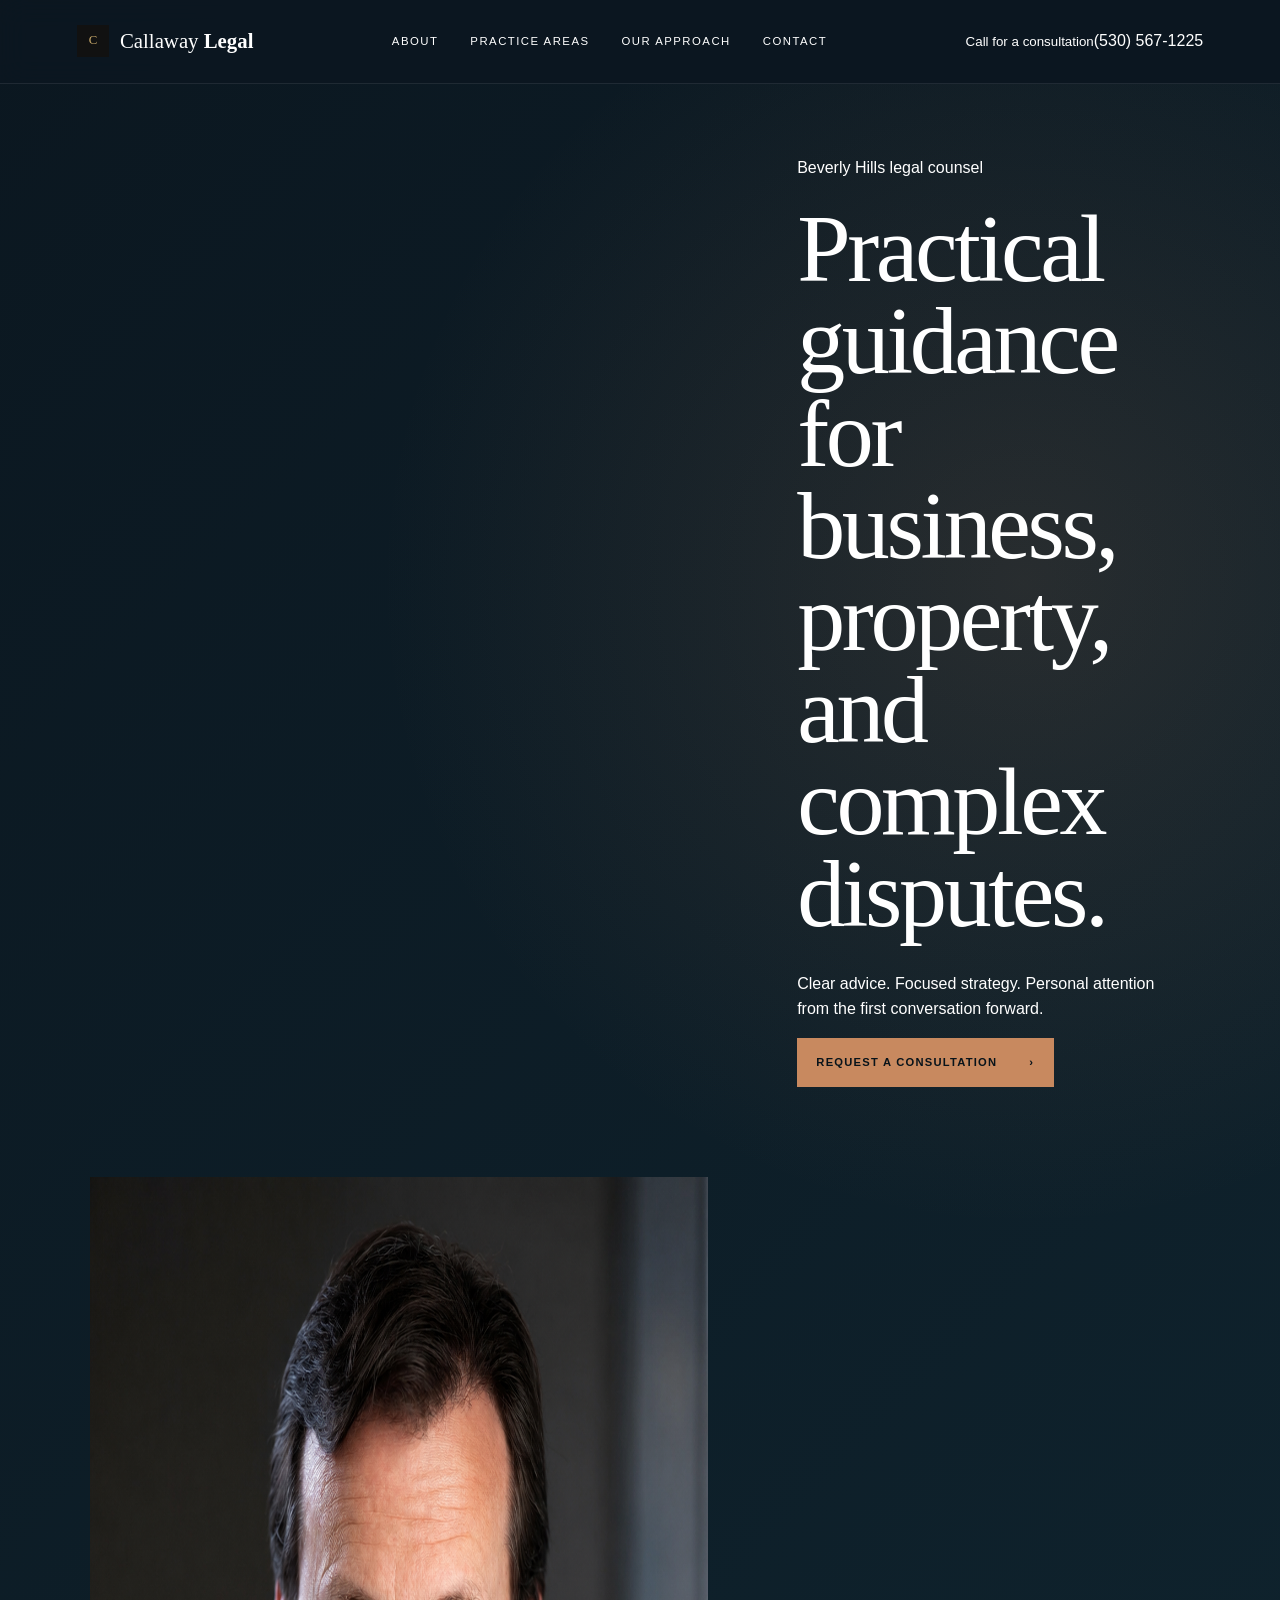
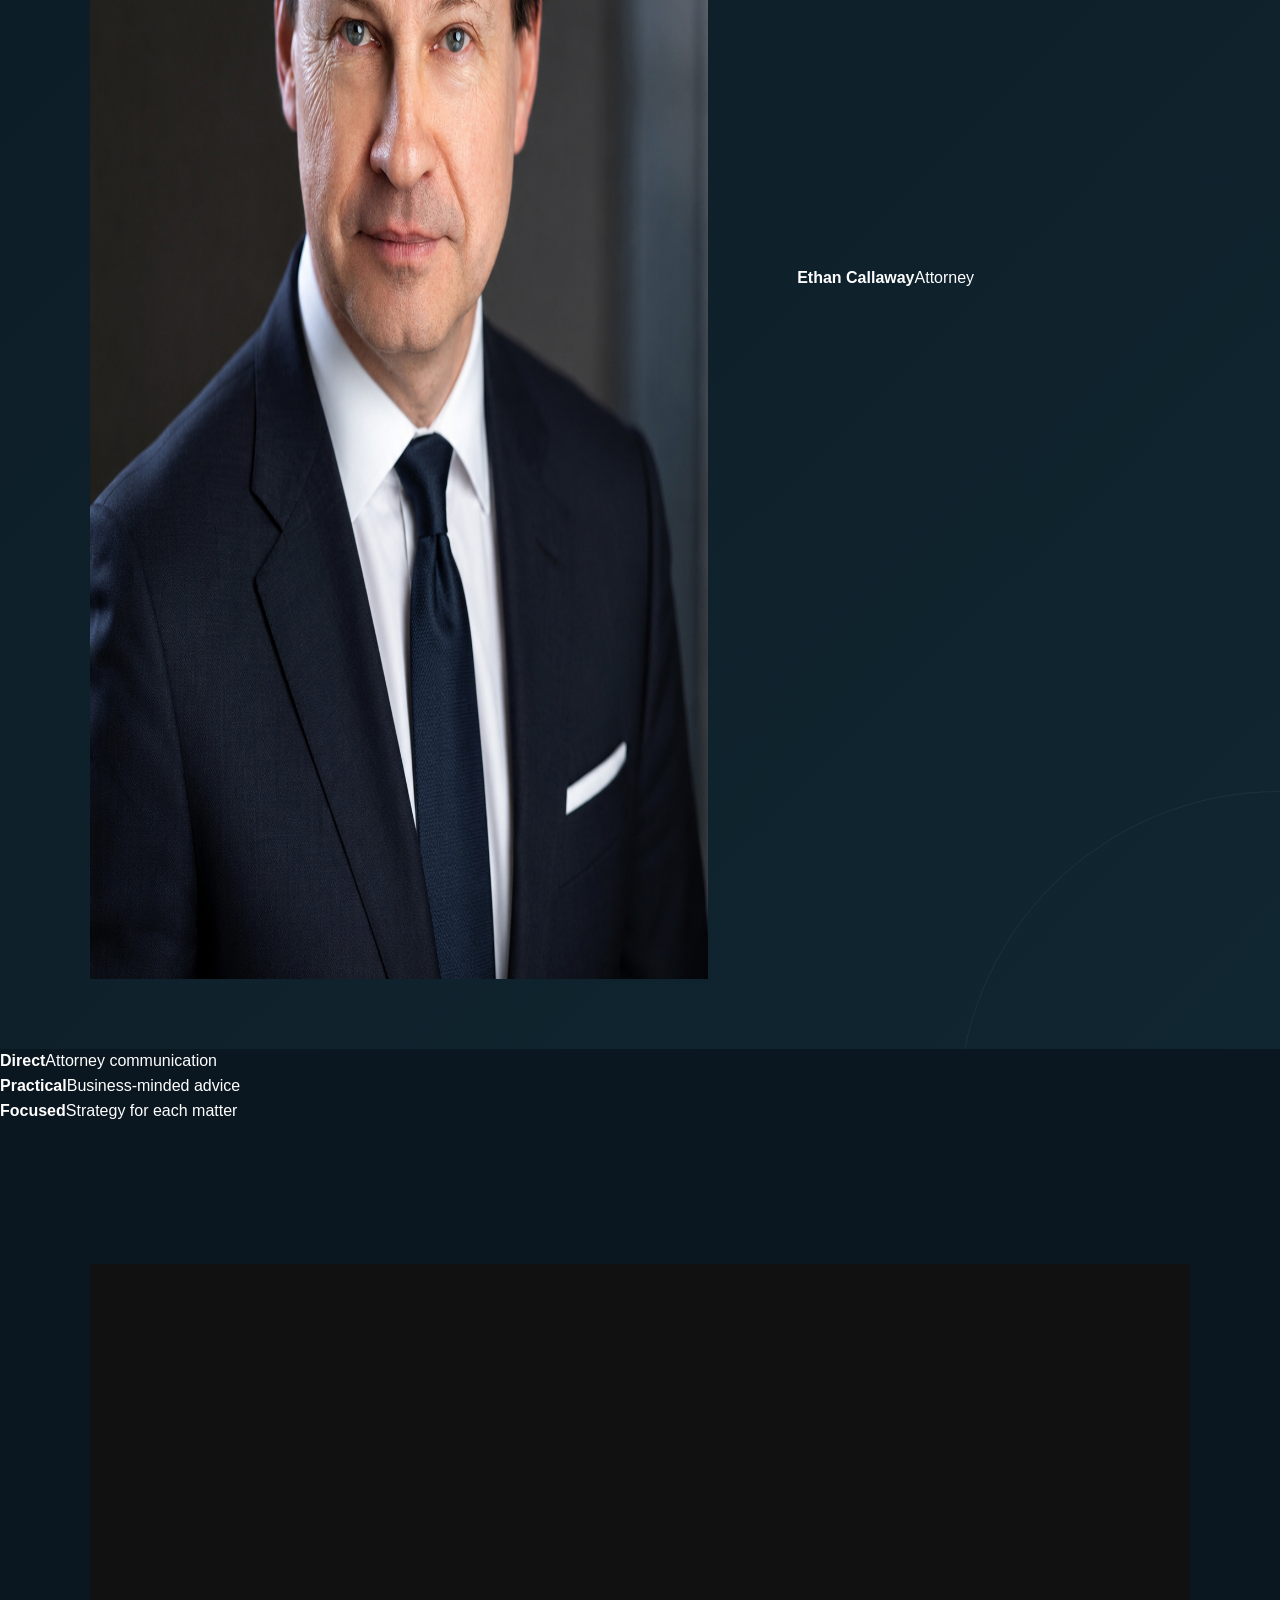
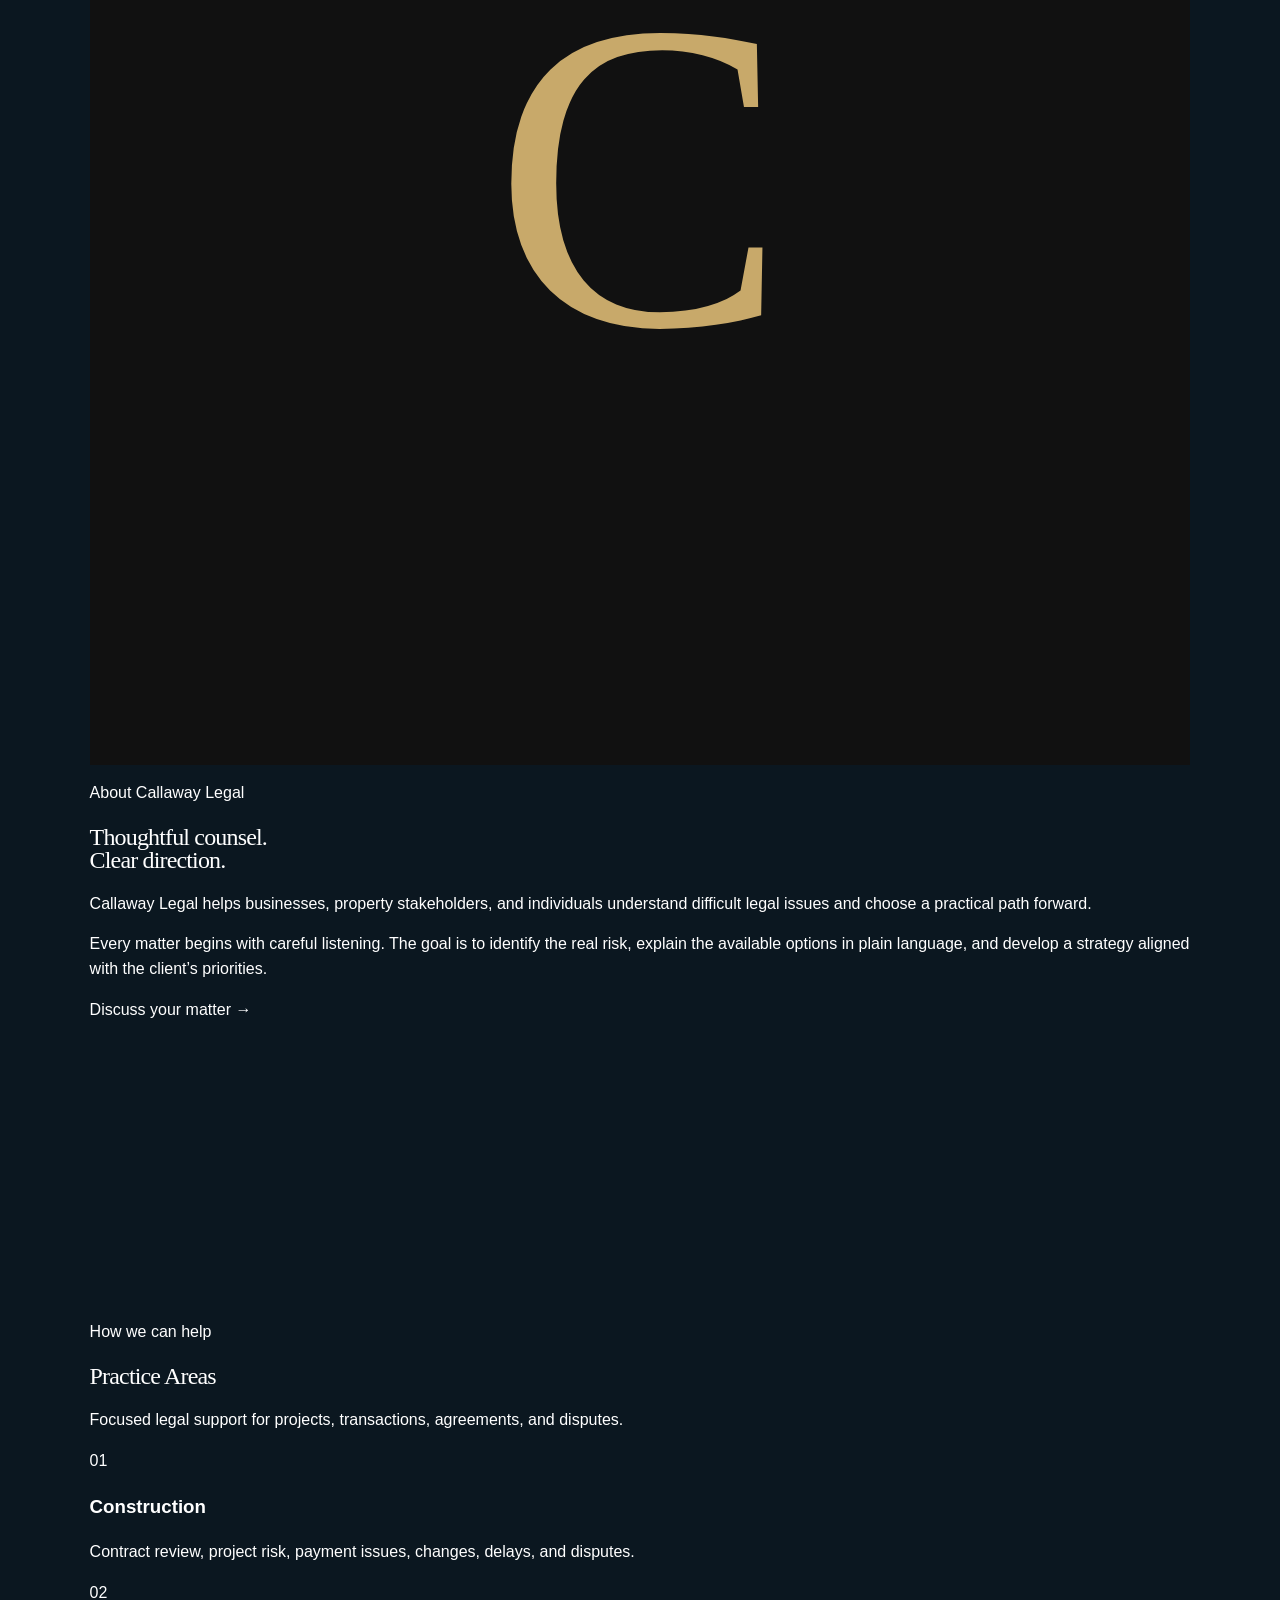
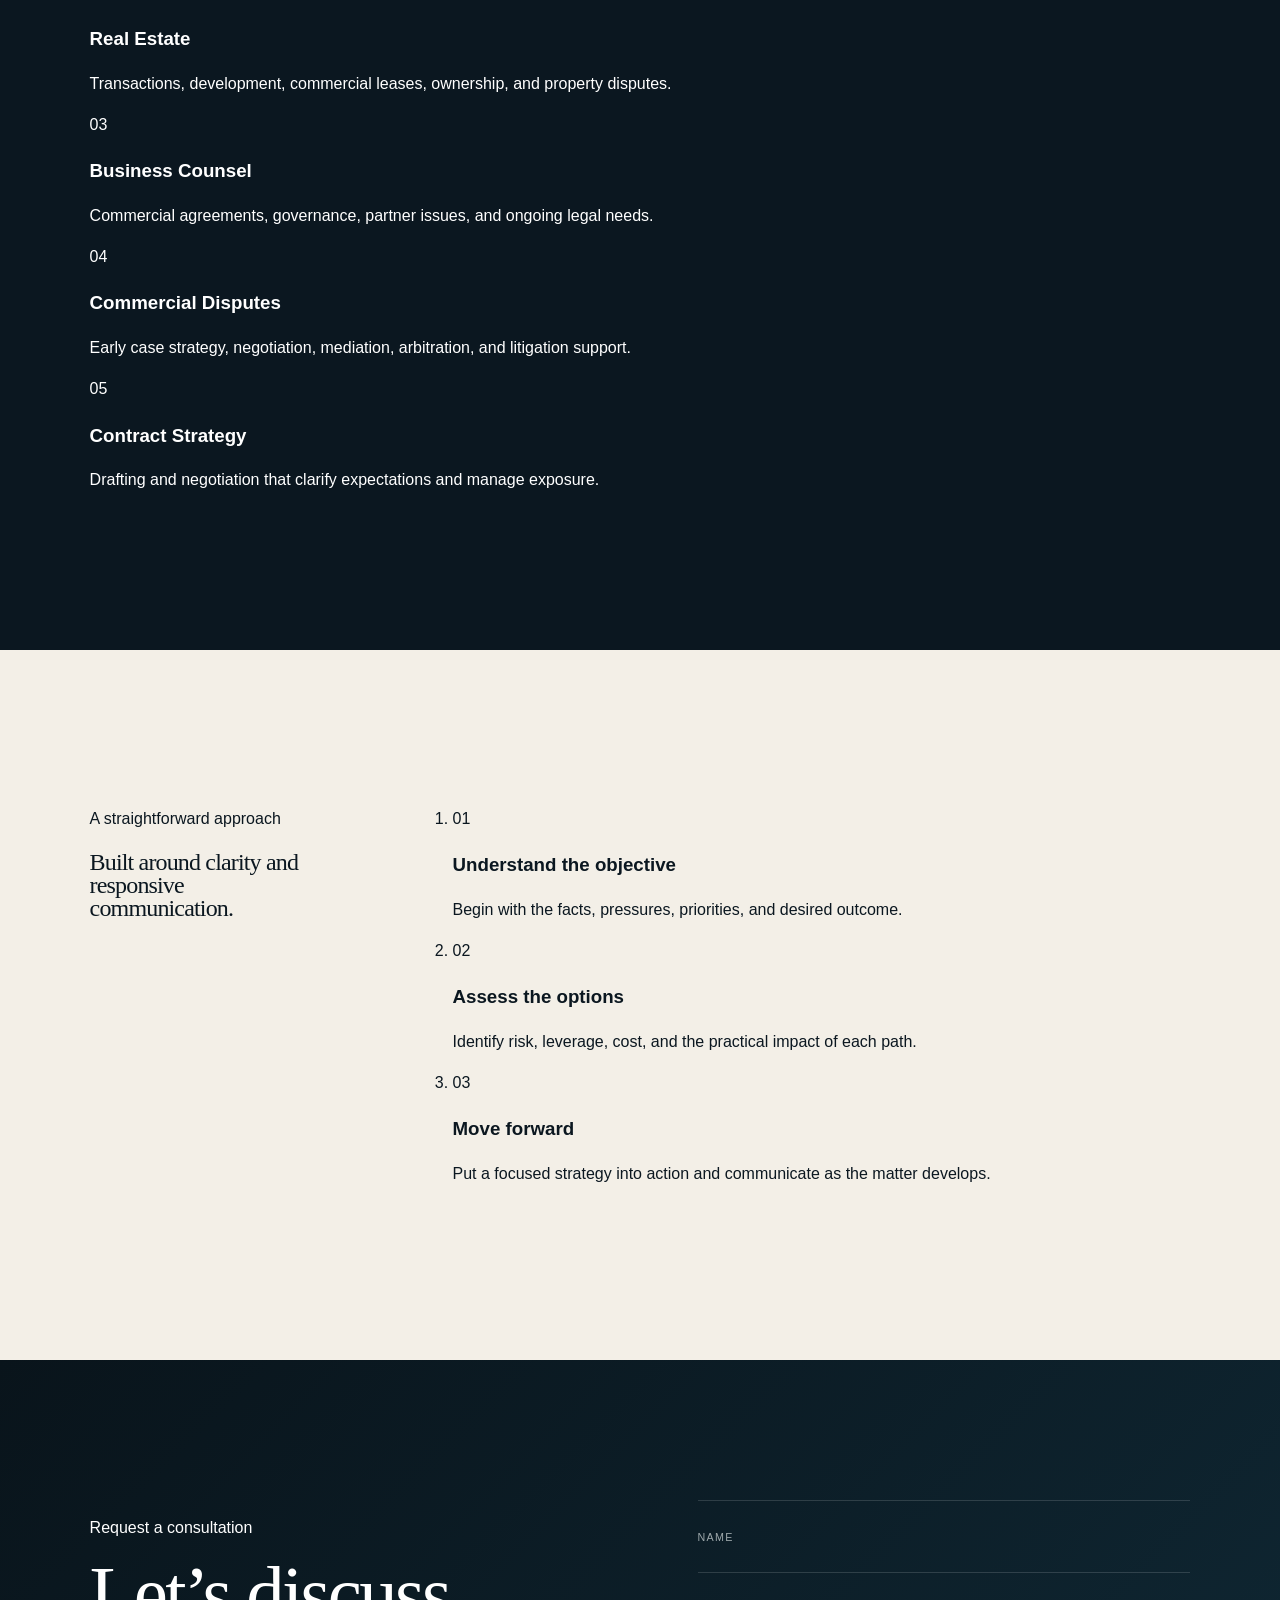
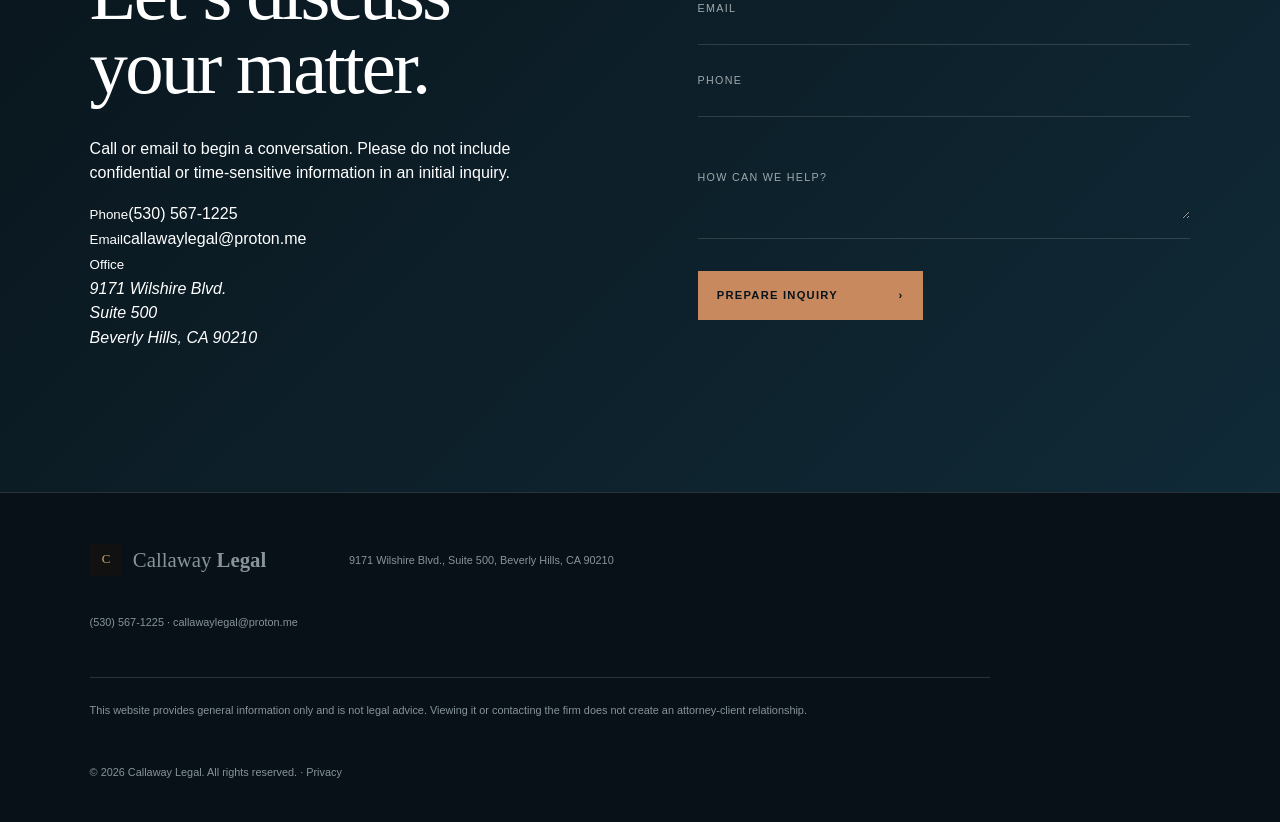
==== commit c54a08ad: "Simplify design and add Beverly Hills contact details" ====
--- a/index.html
+++ b/index.html
@@ -1,9 +1,9 @@
-<!doctype html><html lang="en"><head><meta charset="utf-8"><meta name="viewport" content="width=device-width,initial-scale=1"><meta name="description" content="Focused counsel for construction, real estate, business, contracts, and commercial disputes."><meta name="theme-color" content="#0b1720"><title>Callaway Legal | Ethan Callaway</title><link rel="icon" href="images/favicon.svg" type="image/svg+xml"><link rel="preconnect" href="https://fonts.googleapis.com"><link rel="preconnect" href="https://fonts.gstatic.com" crossorigin><link href="https://fonts.googleapis.com/css2?family=DM+Sans:wght@400;500;600&family=Libre+Caslon+Display&display=swap" rel="stylesheet"><link rel="stylesheet" href="css/style.css?v=2"></head><body>
-<a class="skip" href="#main">Skip to content</a><header class="header" id="top"><a class="brand" href="#top"><img src="images/logo.svg" alt=""><span>Callaway <em>Legal</em></span></a><button class="menu" aria-label="Open navigation" aria-expanded="false"><span></span><span></span></button><nav class="nav"><a href="#profile">Profile</a><a href="#services">Services</a><a href="#approach">Approach</a><a class="nav-cta" href="#contact">Start a conversation</a></nav></header>
-<main id="main"><section class="hero"><div class="hero-copy reveal"><p class="kicker">Focused counsel for business and property</p><h1>Clarity when<br><i>the stakes</i> are high.</h1><p class="intro">Practical legal guidance for construction, real estate, business agreements, and commercial disputes.</p><div class="actions"><a class="button" href="#contact">Start a conversation <span>↗</span></a><a class="quiet" href="#services">Explore services ↓</a></div></div><figure class="portrait reveal"><div><img src="images/attorney.png" alt="Portrait of Ethan Callaway" width="1104" height="1402"></div><figcaption><span>Ethan Callaway</span><span>Attorney</span></figcaption></figure></section>
-<div class="marquee">Construction <b>◆</b> Real Estate <b>◆</b> Business <b>◆</b> Contracts <b>◆</b> Dispute Resolution</div>
-<section class="section profile" id="profile"><div class="label reveal"><span>01</span> Profile</div><div class="profile-copy reveal"><p class="statement">Legal advice should do more than identify risk. It should create a clear path forward.</p><div class="columns"><p>Callaway Legal is built around direct attention, careful analysis, and advice grounded in the realities of each project or business decision.</p><p>The aim is simple: make complex issues understandable, protect what matters, and help clients move with confidence.</p></div><a class="line-link" href="#approach">How we work ↗</a></div></section>
-<section class="section services" id="services"><div class="label reveal"><span>02</span> Core services</div><div class="services-head reveal"><h2>Focused experience.<br>Practical perspective.</h2><p>Support shaped around the deal, the project, and the dispute—not a one-size-fits-all process.</p></div><div class="service-list"><article class="service reveal"><span>01</span><h3>Construction</h3><p>Contracts, project risk, payment issues, delays, changes, and disputes.</p><i>↗</i></article><article class="service reveal"><span>02</span><h3>Real Estate</h3><p>Transactions, development, commercial leasing, ownership, and property disputes.</p><i>↗</i></article><article class="service reveal"><span>03</span><h3>Business Counsel</h3><p>Commercial agreements, governance, partner issues, and day-to-day legal needs.</p><i>↗</i></article><article class="service reveal"><span>04</span><h3>Commercial Disputes</h3><p>Early strategy, negotiation, mediation, arbitration, and litigation support.</p><i>↗</i></article><article class="service reveal"><span>05</span><h3>Contract Strategy</h3><p>Drafting and negotiation designed to clarify expectations and manage exposure.</p><i>↗</i></article></div></section>
-<section class="section approach" id="approach"><div class="label reveal"><span>03</span> Our approach</div><div class="approach-main reveal"><p class="kicker">A disciplined process</p><h2>Listen closely.<br>Think commercially.<br>Act decisively.</h2></div><div class="steps"><article class="reveal"><span>01</span><h3>Understand</h3><p>Start with the facts, the objective, and the pressures surrounding the matter.</p></article><article class="reveal"><span>02</span><h3>Assess</h3><p>Identify leverage, exposure, options, and the practical cost of each path.</p></article><article class="reveal"><span>03</span><h3>Advance</h3><p>Build a focused strategy and communicate clearly as the matter develops.</p></article></div></section>
-<section class="section contact" id="contact"><div class="contact-copy reveal"><p class="kicker">Start a conversation</p><h2>Bring the matter<br>into focus.</h2><p>Share a brief overview of the issue and the best way to reach you.</p><p class="contact-note">Please do not send confidential or time-sensitive information. Submitting this form does not create an attorney-client relationship.</p></div><form class="form reveal" id="consultation-form"><label>Name<input name="name" autocomplete="name" required></label><label>Email<input name="email" type="email" autocomplete="email" required></label><label>Area of interest<select name="matter" required><option value="">Select a service</option><option>Construction</option><option>Real Estate</option><option>Business Counsel</option><option>Commercial Dispute</option><option>Contract Strategy</option><option>Other</option></select></label><label>How can we help?<textarea name="message" rows="4" required></textarea></label><button class="button" type="submit">Prepare inquiry <span>↗</span></button><p class="status" id="form-status" aria-live="polite"></p></form></section></main>
-<footer class="footer"><a class="brand" href="#top"><img src="images/logo.svg" alt=""><span>Callaway <em>Legal</em></span></a><nav><a href="#profile">Profile</a><a href="#services">Services</a><a href="#approach">Approach</a><a href="privacy.html">Privacy</a></nav><p class="disclaimer">This website provides general information only and is not legal advice. Viewing it or submitting an inquiry does not create an attorney-client relationship. Do not act or refrain from acting based on this website without seeking appropriate legal advice.</p><p>© <span id="year"></span> Callaway Legal. All rights reserved.</p></footer><script src="js/script.js?v=2"></script></body></html>
+<!doctype html><html lang="en"><head><meta charset="utf-8"><meta name="viewport" content="width=device-width,initial-scale=1"><meta name="description" content="Callaway Legal provides focused counsel for construction, real estate, business, contract, and commercial dispute matters."><meta name="theme-color" content="#102338"><title>Callaway Legal | Beverly Hills</title><link rel="icon" href="images/favicon.svg" type="image/svg+xml"><link rel="preconnect" href="https://fonts.googleapis.com"><link rel="preconnect" href="https://fonts.gstatic.com" crossorigin><link href="https://fonts.googleapis.com/css2?family=Libre+Baskerville:wght@400;700&family=Montserrat:wght@400;500;600&display=swap" rel="stylesheet"><link rel="stylesheet" href="css/style.css?v=3"></head><body>
+<a class="skip" href="#main">Skip to content</a><header class="header" id="top"><a class="brand" href="#top"><img src="images/logo.svg" alt=""><span>Callaway <b>Legal</b></span></a><button class="menu" aria-label="Open navigation" aria-expanded="false"><span></span><span></span></button><nav class="nav"><a href="#about">About</a><a href="#practice">Practice Areas</a><a href="#approach">Our Approach</a><a href="#contact">Contact</a></nav><div class="call"><small>Call for a consultation</small><a href="tel:+15305671225">(530) 567-1225</a></div></header>
+<main id="main"><section class="hero"><div class="shade"></div><div class="hero-copy reveal"><p class="eyebrow">Beverly Hills legal counsel</p><h1>Practical guidance for business, property, and complex disputes.</h1><div class="rule"></div><p>Clear advice. Focused strategy. Personal attention from the first conversation forward.</p><a class="button" href="#contact">Request a consultation <span>›</span></a></div><img class="attorney reveal" src="images/attorney.png" alt="Ethan Callaway" width="1104" height="1402"><p class="attorney-name"><strong>Ethan Callaway</strong><span>Attorney</span></p></section>
+<section class="trust"><div><strong>Direct</strong><span>Attorney communication</span></div><div><strong>Practical</strong><span>Business-minded advice</span></div><div><strong>Focused</strong><span>Strategy for each matter</span></div></section>
+<section class="section about" id="about"><div class="about-mark"><img src="images/logo.svg" alt=""></div><div><p class="eyebrow navy">About Callaway Legal</p><h2>Thoughtful counsel.<br>Clear direction.</h2><p class="lead">Callaway Legal helps businesses, property stakeholders, and individuals understand difficult legal issues and choose a practical path forward.</p><p>Every matter begins with careful listening. The goal is to identify the real risk, explain the available options in plain language, and develop a strategy aligned with the client’s priorities.</p><a class="text-link" href="#contact">Discuss your matter <span>→</span></a></div></section>
+<section class="section practice" id="practice"><div class="section-head"><p class="eyebrow">How we can help</p><h2>Practice Areas</h2><p>Focused legal support for projects, transactions, agreements, and disputes.</p></div><div class="cards"><article><span>01</span><h3>Construction</h3><p>Contract review, project risk, payment issues, changes, delays, and disputes.</p></article><article><span>02</span><h3>Real Estate</h3><p>Transactions, development, commercial leases, ownership, and property disputes.</p></article><article><span>03</span><h3>Business Counsel</h3><p>Commercial agreements, governance, partner issues, and ongoing legal needs.</p></article><article><span>04</span><h3>Commercial Disputes</h3><p>Early case strategy, negotiation, mediation, arbitration, and litigation support.</p></article><article><span>05</span><h3>Contract Strategy</h3><p>Drafting and negotiation that clarify expectations and manage exposure.</p></article></div></section>
+<section class="section approach" id="approach"><div><p class="eyebrow navy">A straightforward approach</p><h2>Built around clarity and responsive communication.</h2></div><ol><li><span>01</span><div><h3>Understand the objective</h3><p>Begin with the facts, pressures, priorities, and desired outcome.</p></div></li><li><span>02</span><div><h3>Assess the options</h3><p>Identify risk, leverage, cost, and the practical impact of each path.</p></div></li><li><span>03</span><div><h3>Move forward</h3><p>Put a focused strategy into action and communicate as the matter develops.</p></div></li></ol></section>
+<section class="section contact" id="contact"><div class="contact-info"><p class="eyebrow">Request a consultation</p><h2>Let’s discuss your matter.</h2><p>Call or email to begin a conversation. Please do not include confidential or time-sensitive information in an initial inquiry.</p><div class="details"><div><small>Phone</small><a href="tel:+15305671225">(530) 567-1225</a></div><div><small>Email</small><a href="mailto:callawaylegal@proton.me">callawaylegal@proton.me</a></div><div><small>Office</small><address>9171 Wilshire Blvd.<br>Suite 500<br>Beverly Hills, CA 90210</address></div></div></div><form class="form" id="consultation-form"><label>Name<input name="name" autocomplete="name" required></label><label>Email<input type="email" name="email" autocomplete="email" required></label><label>Phone<input type="tel" name="phone" autocomplete="tel"></label><label>How can we help?<textarea name="message" rows="4" required></textarea></label><button class="button" type="submit">Prepare inquiry <span>›</span></button><p class="status" id="form-status" aria-live="polite"></p></form></section></main>
+<footer class="footer"><a class="brand" href="#top"><img src="images/logo.svg" alt=""><span>Callaway <b>Legal</b></span></a><p>9171 Wilshire Blvd., Suite 500, Beverly Hills, CA 90210</p><p><a href="tel:+15305671225">(530) 567-1225</a> · <a href="mailto:callawaylegal@proton.me">callawaylegal@proton.me</a></p><p class="disclaimer">This website provides general information only and is not legal advice. Viewing it or contacting the firm does not create an attorney-client relationship.</p><p>© <span id="year"></span> Callaway Legal. All rights reserved. · <a href="privacy.html">Privacy</a></p></footer><script src="js/script.js?v=3"></script></body></html>
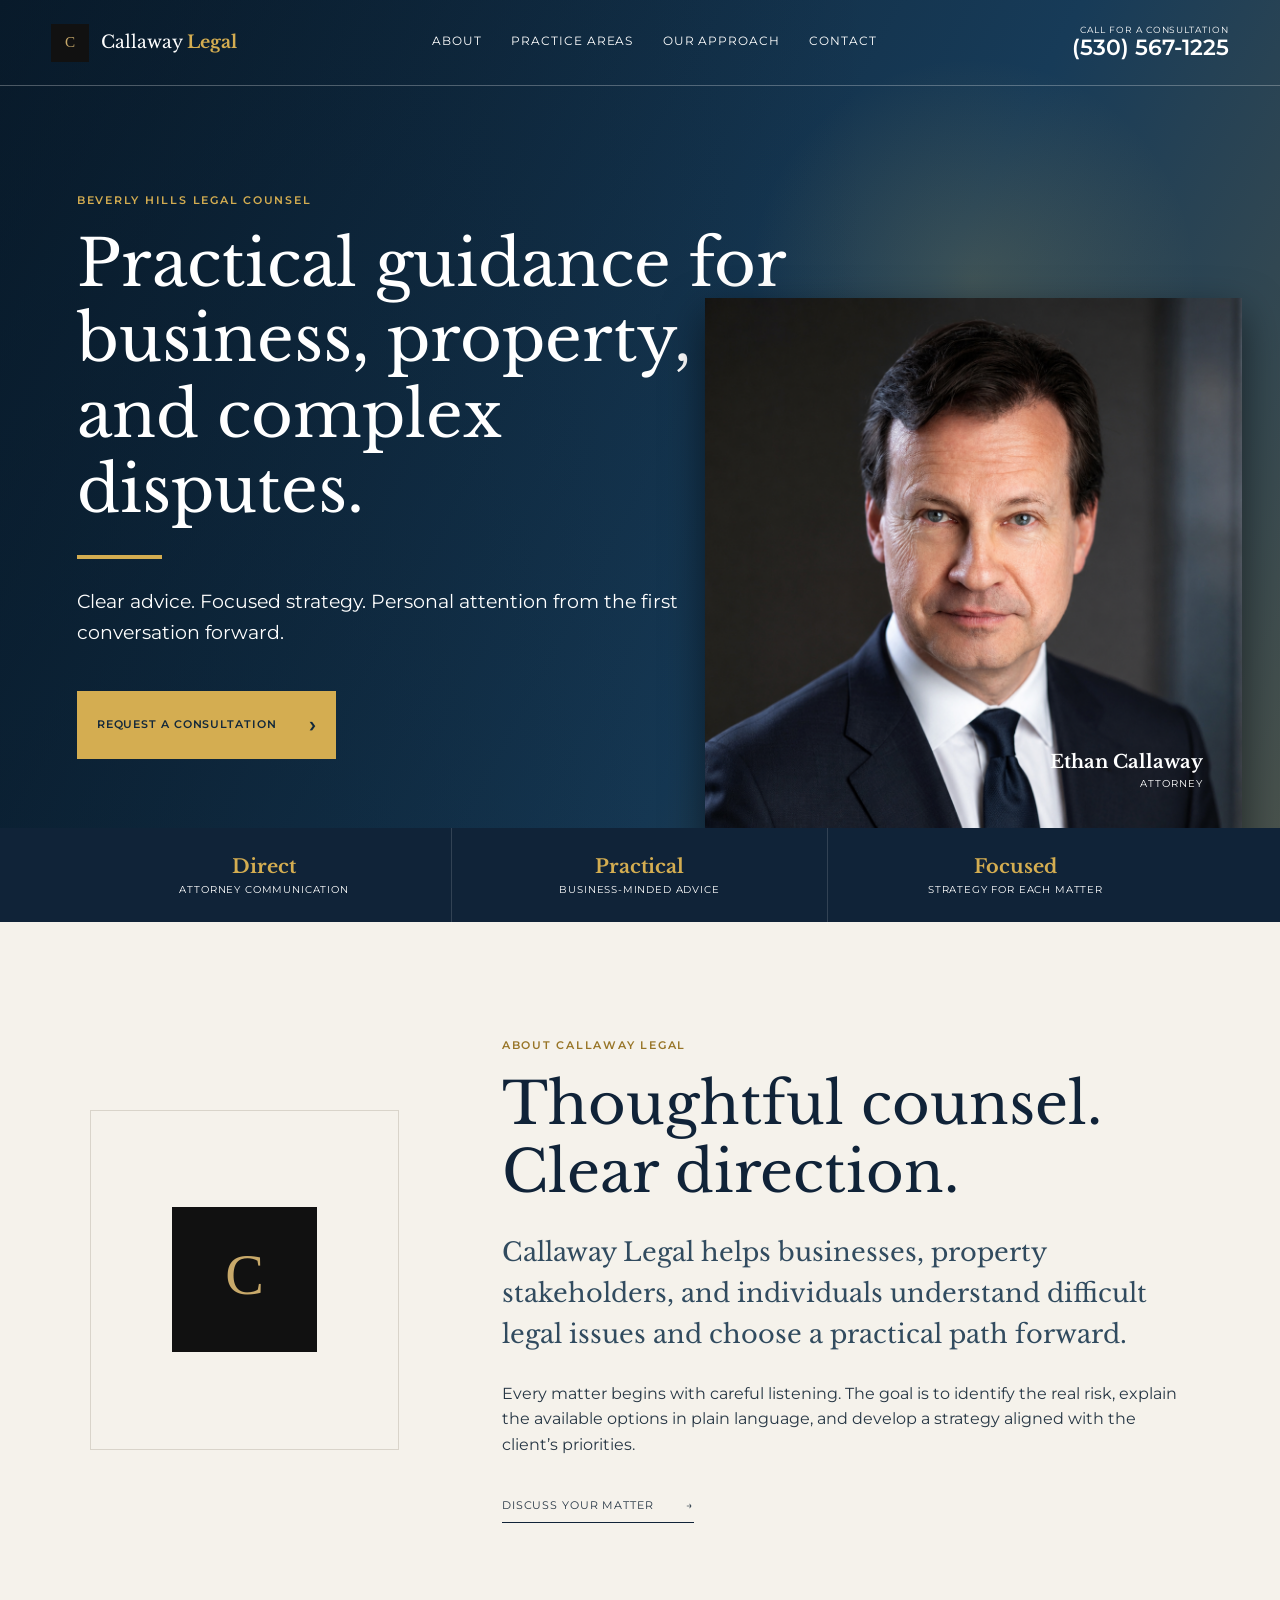
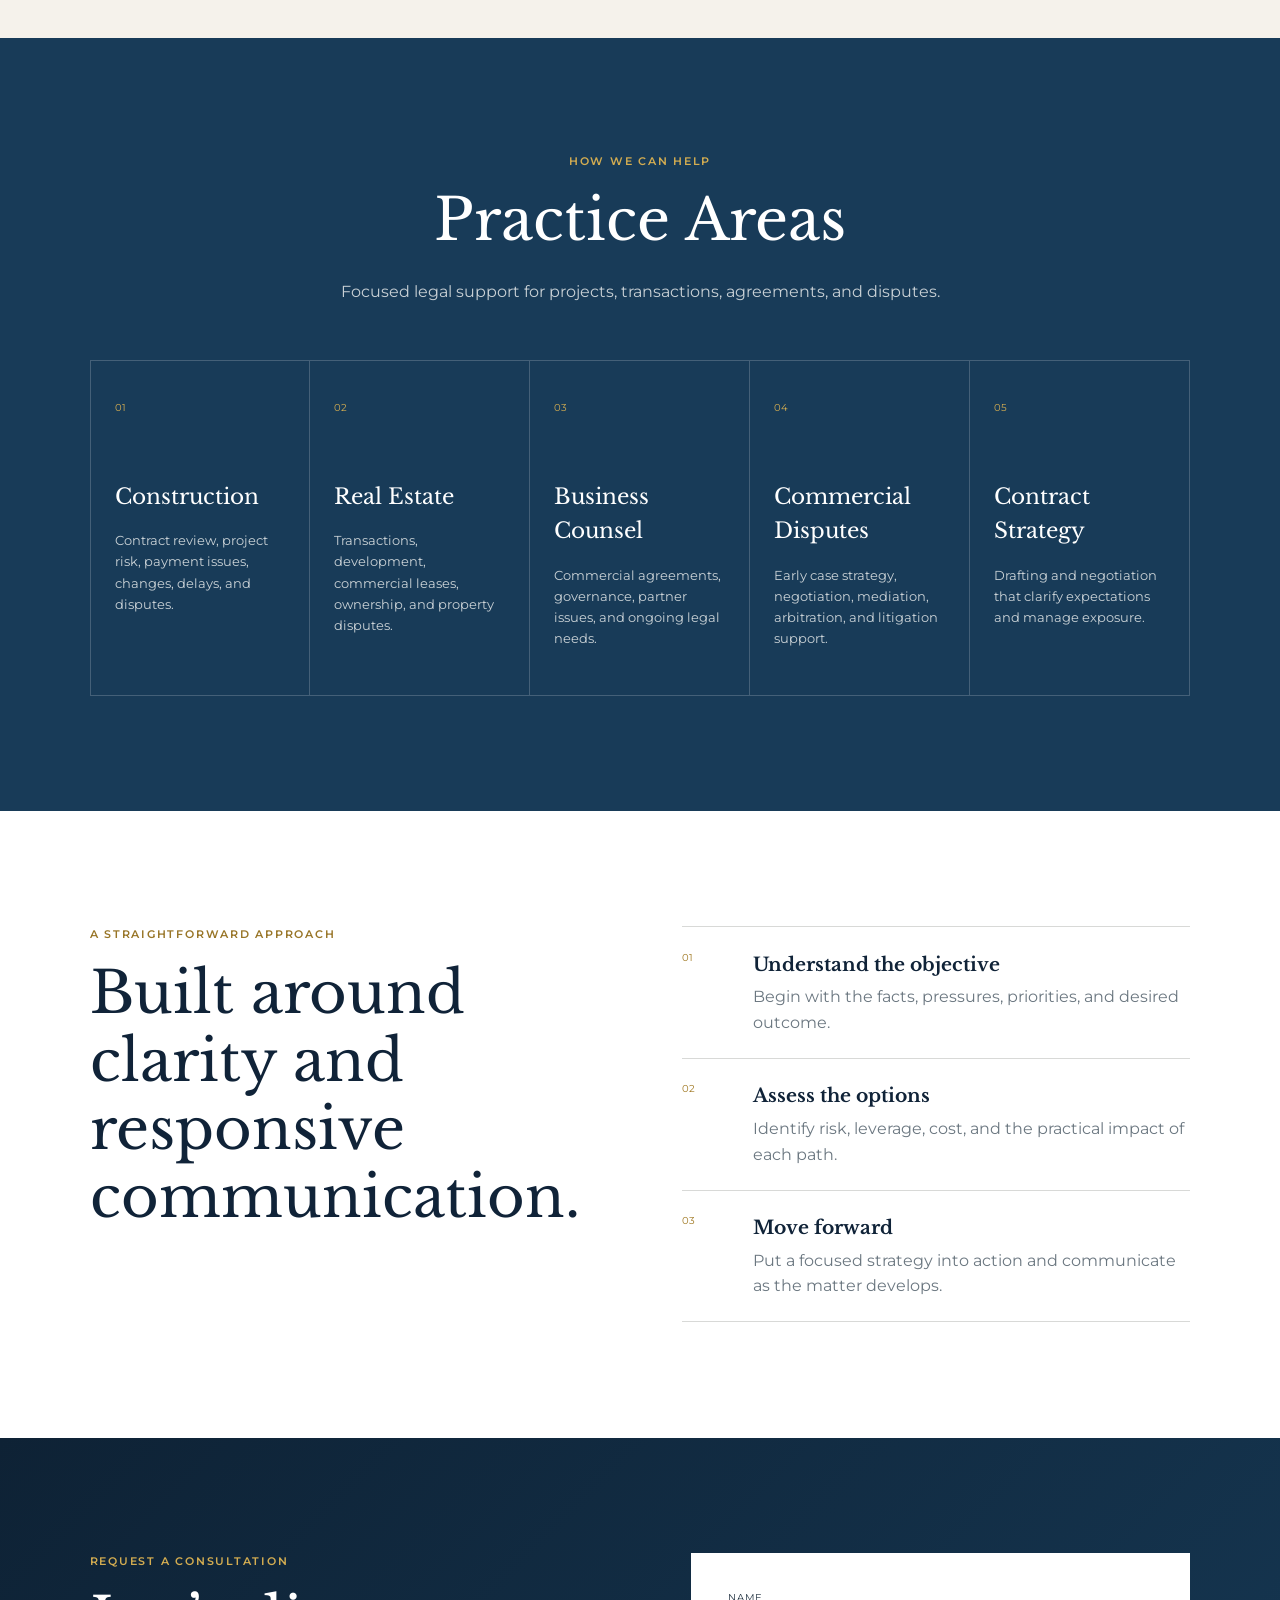
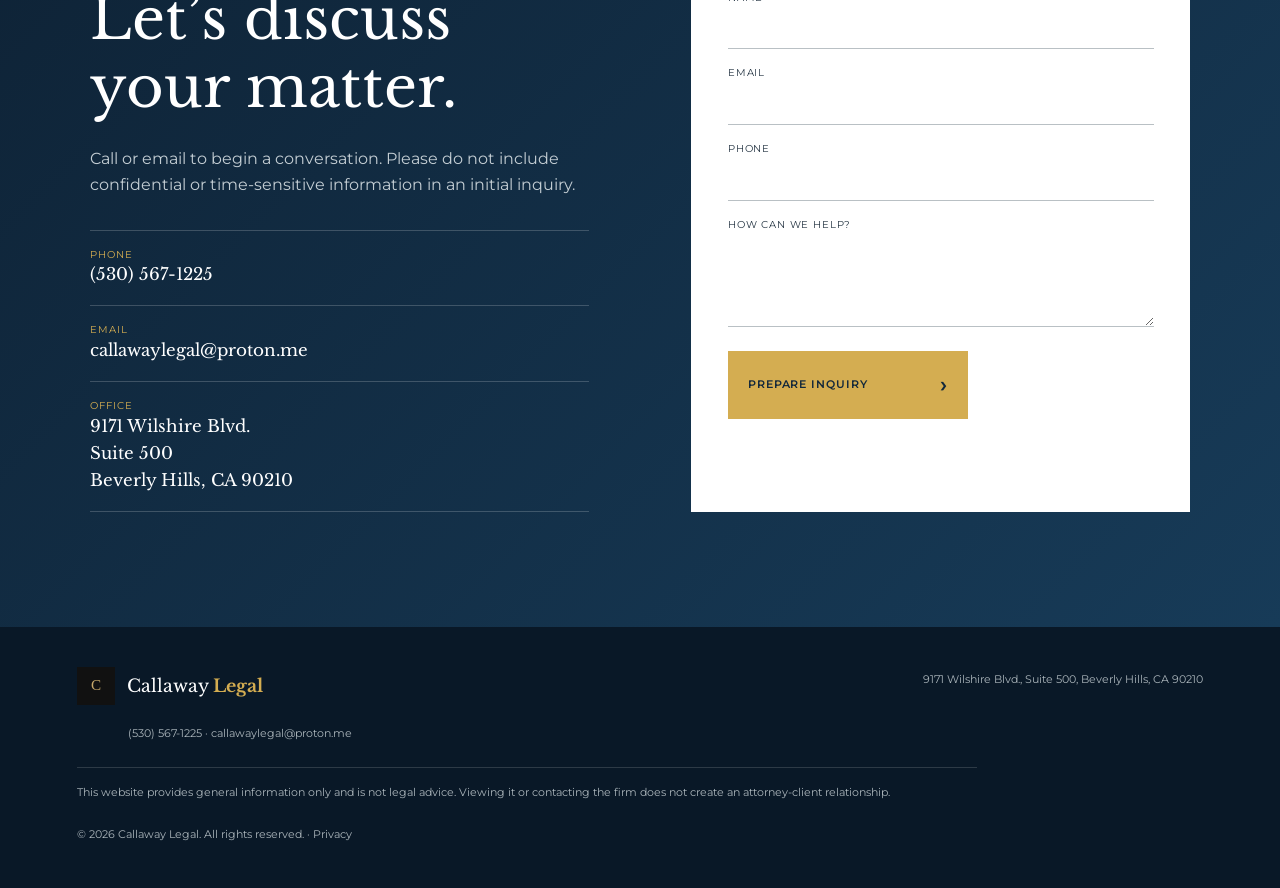
==== commit 3b0a4a98: "Refresh mobile design assets" ====
--- a/index.html
+++ b/index.html
@@ -1,4 +1,4 @@
-<!doctype html><html lang="en"><head><meta charset="utf-8"><meta name="viewport" content="width=device-width,initial-scale=1"><meta name="description" content="Callaway Legal provides focused counsel for construction, real estate, business, contract, and commercial dispute matters."><meta name="theme-color" content="#102338"><title>Callaway Legal | Beverly Hills</title><link rel="icon" href="images/favicon.svg" type="image/svg+xml"><link rel="preconnect" href="https://fonts.googleapis.com"><link rel="preconnect" href="https://fonts.gstatic.com" crossorigin><link href="https://fonts.googleapis.com/css2?family=Libre+Baskerville:wght@400;700&family=Montserrat:wght@400;500;600&display=swap" rel="stylesheet"><link rel="stylesheet" href="css/style.css?v=3"></head><body>
+<!doctype html><html lang="en"><head><meta charset="utf-8"><meta name="viewport" content="width=device-width,initial-scale=1"><meta name="description" content="Callaway Legal provides focused counsel for construction, real estate, business, contract, and commercial dispute matters."><meta name="theme-color" content="#102338"><title>Callaway Legal | Beverly Hills</title><link rel="icon" href="images/favicon.svg" type="image/svg+xml"><link rel="preconnect" href="https://fonts.googleapis.com"><link rel="preconnect" href="https://fonts.gstatic.com" crossorigin><link href="https://fonts.googleapis.com/css2?family=Libre+Baskerville:wght@400;700&family=Montserrat:wght@400;500;600&display=swap" rel="stylesheet"><link rel="stylesheet" href="css/style.css?v=4"></head><body>
 <a class="skip" href="#main">Skip to content</a><header class="header" id="top"><a class="brand" href="#top"><img src="images/logo.svg" alt=""><span>Callaway <b>Legal</b></span></a><button class="menu" aria-label="Open navigation" aria-expanded="false"><span></span><span></span></button><nav class="nav"><a href="#about">About</a><a href="#practice">Practice Areas</a><a href="#approach">Our Approach</a><a href="#contact">Contact</a></nav><div class="call"><small>Call for a consultation</small><a href="tel:+15305671225">(530) 567-1225</a></div></header>
 <main id="main"><section class="hero"><div class="shade"></div><div class="hero-copy reveal"><p class="eyebrow">Beverly Hills legal counsel</p><h1>Practical guidance for business, property, and complex disputes.</h1><div class="rule"></div><p>Clear advice. Focused strategy. Personal attention from the first conversation forward.</p><a class="button" href="#contact">Request a consultation <span>›</span></a></div><img class="attorney reveal" src="images/attorney.png" alt="Ethan Callaway" width="1104" height="1402"><p class="attorney-name"><strong>Ethan Callaway</strong><span>Attorney</span></p></section>
 <section class="trust"><div><strong>Direct</strong><span>Attorney communication</span></div><div><strong>Practical</strong><span>Business-minded advice</span></div><div><strong>Focused</strong><span>Strategy for each matter</span></div></section>
@@ -6,4 +6,4 @@
 <section class="section practice" id="practice"><div class="section-head"><p class="eyebrow">How we can help</p><h2>Practice Areas</h2><p>Focused legal support for projects, transactions, agreements, and disputes.</p></div><div class="cards"><article><span>01</span><h3>Construction</h3><p>Contract review, project risk, payment issues, changes, delays, and disputes.</p></article><article><span>02</span><h3>Real Estate</h3><p>Transactions, development, commercial leases, ownership, and property disputes.</p></article><article><span>03</span><h3>Business Counsel</h3><p>Commercial agreements, governance, partner issues, and ongoing legal needs.</p></article><article><span>04</span><h3>Commercial Disputes</h3><p>Early case strategy, negotiation, mediation, arbitration, and litigation support.</p></article><article><span>05</span><h3>Contract Strategy</h3><p>Drafting and negotiation that clarify expectations and manage exposure.</p></article></div></section>
 <section class="section approach" id="approach"><div><p class="eyebrow navy">A straightforward approach</p><h2>Built around clarity and responsive communication.</h2></div><ol><li><span>01</span><div><h3>Understand the objective</h3><p>Begin with the facts, pressures, priorities, and desired outcome.</p></div></li><li><span>02</span><div><h3>Assess the options</h3><p>Identify risk, leverage, cost, and the practical impact of each path.</p></div></li><li><span>03</span><div><h3>Move forward</h3><p>Put a focused strategy into action and communicate as the matter develops.</p></div></li></ol></section>
 <section class="section contact" id="contact"><div class="contact-info"><p class="eyebrow">Request a consultation</p><h2>Let’s discuss your matter.</h2><p>Call or email to begin a conversation. Please do not include confidential or time-sensitive information in an initial inquiry.</p><div class="details"><div><small>Phone</small><a href="tel:+15305671225">(530) 567-1225</a></div><div><small>Email</small><a href="mailto:callawaylegal@proton.me">callawaylegal@proton.me</a></div><div><small>Office</small><address>9171 Wilshire Blvd.<br>Suite 500<br>Beverly Hills, CA 90210</address></div></div></div><form class="form" id="consultation-form"><label>Name<input name="name" autocomplete="name" required></label><label>Email<input type="email" name="email" autocomplete="email" required></label><label>Phone<input type="tel" name="phone" autocomplete="tel"></label><label>How can we help?<textarea name="message" rows="4" required></textarea></label><button class="button" type="submit">Prepare inquiry <span>›</span></button><p class="status" id="form-status" aria-live="polite"></p></form></section></main>
-<footer class="footer"><a class="brand" href="#top"><img src="images/logo.svg" alt=""><span>Callaway <b>Legal</b></span></a><p>9171 Wilshire Blvd., Suite 500, Beverly Hills, CA 90210</p><p><a href="tel:+15305671225">(530) 567-1225</a> · <a href="mailto:callawaylegal@proton.me">callawaylegal@proton.me</a></p><p class="disclaimer">This website provides general information only and is not legal advice. Viewing it or contacting the firm does not create an attorney-client relationship.</p><p>© <span id="year"></span> Callaway Legal. All rights reserved. · <a href="privacy.html">Privacy</a></p></footer><script src="js/script.js?v=3"></script></body></html>
+<footer class="footer"><a class="brand" href="#top"><img src="images/logo.svg" alt=""><span>Callaway <b>Legal</b></span></a><p>9171 Wilshire Blvd., Suite 500, Beverly Hills, CA 90210</p><p><a href="tel:+15305671225">(530) 567-1225</a> · <a href="mailto:callawaylegal@proton.me">callawaylegal@proton.me</a></p><p class="disclaimer">This website provides general information only and is not legal advice. Viewing it or contacting the firm does not create an attorney-client relationship.</p><p>© <span id="year"></span> Callaway Legal. All rights reserved. · <a href="privacy.html">Privacy</a></p></footer><script src="js/script.js?v=4"></script></body></html>
--- a/css/style.css
+++ b/css/style.css
@@ -1,5 +1,4 @@
-:root{--ink:#0b1720;--paper:#f3efe7;--white:#fff;--copper:#c8895f;--sand:#dcc8ab;--muted:#9da9ad;--line:#ffffff24;--darkline:#0b17202c}*{box-sizing:border-box}html{scroll-behavior:smooth;scroll-padding-top:84px}body{margin:0;background:var(--ink);color:#fff;font-family:"DM Sans",Arial,sans-serif;line-height:1.55}body.menu-open{overflow:hidden}img{display:block;max-width:100%}a{color:inherit;text-decoration:none}button,input,select,textarea{font:inherit}.skip{position:fixed;top:-4rem;left:1rem;z-index:99;background:#fff;color:#111;padding:.7rem}.skip:focus{top:1rem}.header{height:84px;padding:0 clamp(22px,6vw,90px);display:flex;align-items:center;justify-content:space-between;position:fixed;inset:0 0 auto;z-index:40;background:#0b1720e8;backdrop-filter:blur(14px);border-bottom:1px solid #ffffff16}.brand{display:flex;align-items:center;gap:.7rem;font-family:"Libre Caslon Display",Georgia,serif;font-size:1.3rem}.brand img{width:32px}.brand em{font-style:normal;color:var(--copper)}.nav{display:flex;gap:2rem;align-items:center;font-size:.71rem;text-transform:uppercase;letter-spacing:.13em}.nav a:hover{color:var(--sand)}.nav-cta{border:1px solid #ffffff59;padding:.78rem 1rem}.menu{display:none;background:none;border:0;width:44px}.menu span{display:block;height:1px;background:white;margin:7px}.hero{min-height:100svh;padding:140px clamp(22px,7vw,112px) 70px;display:grid;grid-template-columns:1.1fr .7fr;gap:7vw;align-items:center;overflow:hidden;position:relative;background:radial-gradient(circle at 80% 22%,#c8895f25,transparent 28%),linear-gradient(135deg,#0b1720,#102631)}.hero:after{content:"";position:absolute;width:50vw;height:50vw;border:1px solid #ffffff0e;border-radius:50%;right:-25vw;bottom:-30vw}.hero-copy,.portrait{position:relative;z-index:2}.kicker{font-size:.68rem;letter-spacing:.2em;text-transform:uppercase;color:var(--copper);font-weight:600}.hero h1,.section h2{font-family:"Libre Caslon Display",Georgia,serif;font-weight:400;line-height:.96;letter-spacing:-.035em}.hero h1{font-size:clamp(4rem,7.5vw,8rem);margin:1.4rem 0 2rem}.hero h1 i{color:var(--sand);font-weight:400}.intro{font-size:clamp(1rem,1.3vw,1.22rem);color:#c3cccf;max-width:600px}.actions{display:flex;gap:1.7rem;align-items:center;flex-wrap:wrap;margin-top:2.4rem}.button{display:inline-flex;justify-content:space-between;gap:2rem;min-width:225px;border:0;background:var(--copper);color:#08131a;padding:1rem 1.2rem;text-transform:uppercase;letter-spacing:.11em;font-size:.7rem;font-weight:600;cursor:pointer;transition:.25s}.button:hover{background:#dfa77e;transform:translateY(-2px)}.quiet{font-size:.7rem;text-transform:uppercase;letter-spacing:.11em;border-bottom:1px solid #ffffff55;padding:.7rem 0}.portrait{margin:0;justify-self:end;max-width:480px}.portrait>div{padding:12px;border:1px solid #dcc8ab77;position:relative}.portrait>div:before{content:"";position:absolute;inset:27px -17px -17px 27px;background:var(--copper);z-index:-1}.portrait img{width:100%;aspect-ratio:4/5;object-fit:cover;object-position:center top;filter:saturate(.82)}.portrait figcaption{display:flex;justify-content:space-between;margin-top:1.3rem;font-size:.67rem;text-transform:uppercase;letter-spacing:.14em;color:#9aa6a9}.portrait figcaption span:first-child{color:#fff}.marquee{text-align:center;background:var(--copper);color:var(--ink);padding:18px;font-size:.67rem;font-weight:600;text-transform:uppercase;letter-spacing:.17em;white-space:nowrap;overflow:hidden}.marquee b{margin:0 2.4vw;font-size:.5rem}.section{padding:clamp(85px,11vw,160px) clamp(22px,7vw,112px)}.profile,.approach{background:var(--paper);color:var(--ink);display:grid;grid-template-columns:.3fr 1fr;gap:7vw}.label{font-size:.67rem;text-transform:uppercase;letter-spacing:.16em;color:#657177}.label span,.service>span,.steps span{color:var(--copper);margin-right:1rem}.statement{font-family:"Libre Caslon Display",Georgia,serif;font-size:clamp(2.3rem,4.5vw,4.9rem);line-height:1.12;margin:0 0 3.5rem}.columns{display:grid;grid-template-columns:1fr 1fr;gap:5vw;color:#506067;max-width:850px}.line-link{display:inline-block;margin-top:2.5rem;border-bottom:1px solid;padding:.5rem 0;font-size:.7rem;text-transform:uppercase;letter-spacing:.12em}.services{display:grid;grid-template-columns:.3fr 1fr;gap:2rem 7vw}.services-head{display:grid;grid-template-columns:1.25fr .75fr;gap:4vw;align-items:end}.services-head h2{font-size:clamp(3rem,6vw,6.6rem);margin:0}.services-head p,.service p{color:var(--muted)}.service-list{grid-column:2;margin-top:3rem;border-top:1px solid var(--line)}.service{display:grid;grid-template-columns:50px 1fr .7fr 20px;gap:1.5rem;align-items:center;padding:2rem 0;border-bottom:1px solid var(--line);transition:.25s}.service:hover{padding-left:1rem;background:#ffffff07}.service h3,.steps h3{font-family:"Libre Caslon Display",Georgia,serif;font-size:clamp(1.8rem,3vw,3rem);font-weight:400;margin:0}.service p{margin:0}.service i{font-style:normal;color:var(--copper)}.approach-main{grid-column:2}.approach-main h2{font-size:clamp(3.2rem,7vw,7rem);margin:1rem 0 4rem}.steps{grid-column:2;display:grid;grid-template-columns:repeat(3,1fr);border-top:1px solid var(--darkline)}.steps article{padding:2rem;border-right:1px solid var(--darkline);min-height:250px}.steps article:first-child{padding-left:0}.steps article:last-child{border:0}.steps h3{font-size:2rem;margin:4rem 0 .7rem}.steps p{color:#526067}.contact{display:grid;grid-template-columns:1fr 1fr;gap:9vw;background:linear-gradient(135deg,#09141b,#102a37)}.contact h2{font-size:clamp(3.3rem,6vw,6.3rem);margin:1rem 0 2rem}.contact-copy>p:not(.kicker){color:#aab5b8;max-width:520px}.contact-note{font-size:.73rem;border-left:2px solid var(--copper);padding-left:1rem;margin-top:2.5rem}.form{border-top:1px solid var(--line)}.form label{display:grid;grid-template-columns:140px 1fr;align-items:center;padding:1.2rem 0;border-bottom:1px solid var(--line);font-size:.67rem;text-transform:uppercase;letter-spacing:.12em;color:#9fa9ac}.form input,.form select,.form textarea{width:100%;border:0;outline:0;background:transparent;color:white;padding:.5rem;text-transform:none;letter-spacing:0}.form select option{color:#111}.form textarea{resize:vertical}.form .button{margin-top:2rem}.status{font-size:.74rem;color:var(--sand)}.footer{padding:48px clamp(22px,7vw,112px) 30px;display:grid;grid-template-columns:auto 1fr;gap:1.5rem 4vw;background:#071117;border-top:1px solid var(--line);color:#879499;font-size:.68rem}.footer nav{display:flex;justify-content:flex-end;gap:2rem;text-transform:uppercase;letter-spacing:.12em}.disclaimer{grid-column:1/-1;border-top:1px solid var(--line);padding-top:1.5rem;max-width:900px}.footer>p:last-child{grid-column:1/-1}.reveal{opacity:0;transform:translateY(23px);transition:.75s}.reveal.visible{opacity:1;transform:none}
-@media(max-width:900px){.menu{display:block}.nav{display:none;position:fixed;inset:84px 0 0;background:#08131a;padding:45px 24px;flex-direction:column;align-items:flex-start;font-family:"Libre Caslon Display",Georgia,serif;font-size:2rem;text-transform:none;letter-spacing:0}.nav.open{display:flex}.hero{grid-template-columns:1fr .7fr;gap:40px}.profile,.services,.approach{grid-template-columns:1fr}.profile-copy,.services-head,.service-list,.approach-main,.steps{grid-column:1}.label{margin-bottom:2rem}.services-head{grid-template-columns:1fr}.contact{gap:5vw}}
-@media(max-width:680px){.hero{grid-template-columns:1fr;padding-top:125px}.portrait{justify-self:start;width:86%;margin-top:1rem}.marquee{text-align:left}.profile,.services,.approach,.contact{display:block}.label{margin-bottom:3rem}.columns,.steps{grid-template-columns:1fr}.columns{gap:1rem}.service{grid-template-columns:35px 1fr 20px;gap:1rem}.service p{grid-column:2/-1}.steps article,.steps article:first-child{padding:1.5rem 0;border-right:0;border-bottom:1px solid var(--darkline);min-height:0}.steps h3{margin:2rem 0 .5rem}.form{margin-top:4rem}.form label{grid-template-columns:1fr;gap:.4rem}.form input,.form select,.form textarea{padding:.6rem 0}.footer{grid-template-columns:1fr}.footer nav{justify-content:flex-start;flex-wrap:wrap;gap:1rem 1.5rem}}
+:root{--navy:#102338;--navy2:#183b58;--gold:#d4ad51;--cream:#f5f2eb;--white:#fff;--text:#263644;--muted:#6b7780;--line:#d8d9d7}*{box-sizing:border-box}html{scroll-behavior:smooth;scroll-padding-top:86px}body{margin:0;color:var(--text);background:#fff;font-family:Montserrat,Arial,sans-serif;line-height:1.6}body.menu-open{overflow:hidden}img{display:block;max-width:100%}a{color:inherit;text-decoration:none}button,input,textarea{font:inherit}.skip{position:fixed;top:-4rem;left:1rem;z-index:100;background:#fff;padding:.7rem}.skip:focus{top:1rem}.header{height:86px;padding:0 clamp(22px,4vw,66px);display:grid;grid-template-columns:auto 1fr auto;gap:3vw;align-items:center;position:absolute;z-index:20;inset:0 0 auto;color:#fff;border-bottom:1px solid #ffffff45}.brand{display:flex;align-items:center;gap:.75rem;font-family:"Libre Baskerville",Georgia,serif;font-size:1.1rem}.brand img{width:38px;height:38px}.brand b{color:var(--gold)}.nav{display:flex;justify-content:center;gap:clamp(1rem,2.3vw,2.5rem);font-size:.72rem;text-transform:uppercase;letter-spacing:.08em}.nav a{padding:1.9rem 0;border-bottom:2px solid transparent}.nav a:hover{border-color:var(--gold)}.call{text-align:right;line-height:1.2}.call small{display:block;text-transform:uppercase;font-size:.58rem;letter-spacing:.1em}.call a{font-size:1.35rem;font-weight:600}.menu{display:none;background:none;border:0;width:44px}.menu span{display:block;height:1px;background:#fff;margin:7px}.hero{min-height:760px;height:92svh;position:relative;overflow:hidden;display:flex;align-items:center;padding:120px clamp(24px,6vw,90px) 60px;background:radial-gradient(circle at 76% 34%,rgba(212,173,81,.2),transparent 20%),linear-gradient(118deg,#0a1c2d 0%,#173b58 63%,#8c713d 150%);color:#fff}.shade{position:absolute;inset:0;background:linear-gradient(90deg,rgba(6,24,39,.48),transparent 68%)}.hero-copy{position:relative;z-index:2;width:min(720px,60vw);margin-top:7vh}.eyebrow{margin:0 0 1rem;color:var(--gold);font-size:.69rem;font-weight:600;text-transform:uppercase;letter-spacing:.16em}.navy{color:#987527}.hero h1,.section h2{font-family:"Libre Baskerville",Georgia,serif;font-weight:400;line-height:1.18}.hero h1{font-size:clamp(2.8rem,5vw,5.3rem);margin:.5rem 0 1.4rem}.hero-copy>p:not(.eyebrow){font-size:clamp(1rem,1.5vw,1.3rem);max-width:620px}.rule{width:85px;height:4px;background:var(--gold);margin:1.7rem 0}.button{display:inline-flex;align-items:center;justify-content:space-between;gap:2rem;margin-top:1.5rem;padding:1rem 1.25rem;background:var(--gold);color:#12283b;border:0;min-width:240px;text-transform:uppercase;letter-spacing:.08em;font-size:.7rem;font-weight:600;cursor:pointer}.button span{font-size:1.4rem}.button:hover{background:#e6c56d}.attorney{position:absolute;z-index:2;right:3%;bottom:-17%;height:81%;width:auto;object-fit:contain;filter:drop-shadow(0 16px 20px #0008)}.attorney-name{position:absolute;z-index:3;right:6%;bottom:3%;display:grid;text-align:right;text-transform:uppercase;letter-spacing:.1em;font-size:.65rem}.attorney-name strong{font-family:"Libre Baskerville",serif;font-size:1.15rem;text-transform:none;letter-spacing:0}.trust{display:grid;grid-template-columns:repeat(3,1fr);padding:0 clamp(24px,6vw,90px);background:var(--navy);color:#fff}.trust div{padding:1.45rem 2rem;text-align:center;border-right:1px solid #ffffff25}.trust div:last-child{border:0}.trust strong,.trust span{display:block}.trust strong{font-family:"Libre Baskerville",serif;color:var(--gold);font-size:1.2rem}.trust span{font-size:.65rem;text-transform:uppercase;letter-spacing:.08em}.section{padding:clamp(75px,9vw,125px) clamp(24px,7vw,110px)}.about{display:grid;grid-template-columns:.45fr 1fr;gap:8vw;align-items:center;background:var(--cream)}.about-mark{display:grid;place-items:center;min-height:340px;border:1px solid #d9d4ca}.about-mark img{width:145px}.section h2{font-size:clamp(2.3rem,4.5vw,4.6rem);color:var(--navy);margin:.5rem 0 1.5rem}.lead{font-family:"Libre Baskerville",serif;font-size:clamp(1.2rem,2vw,1.7rem);color:#314b5f}.about p{max-width:770px}.text-link{display:inline-flex;gap:2rem;margin-top:1.5rem;padding-bottom:.4rem;border-bottom:1px solid var(--navy);text-transform:uppercase;letter-spacing:.08em;font-size:.7rem}.practice{background:var(--navy2);color:#fff}.section-head{text-align:center;max-width:760px;margin:0 auto 3.5rem}.section-head h2{color:#fff}.section-head>p:last-child{color:#c8d0d5}.cards{display:grid;grid-template-columns:repeat(5,1fr);border:1px solid #ffffff30}.cards article{padding:2rem 1.5rem;min-height:280px;border-right:1px solid #ffffff30}.cards article:last-child{border:0}.cards article:hover{background:#ffffff0a}.cards span{font-size:.65rem;color:var(--gold)}.cards h3{font-family:"Libre Baskerville",serif;font-size:1.35rem;font-weight:400;margin:3.8rem 0 1rem}.cards p{font-size:.83rem;color:#cbd3d7}.approach{display:grid;grid-template-columns:.85fr 1.15fr;gap:8vw;background:#fff}.approach ol{list-style:none;margin:0;padding:0;border-top:1px solid var(--line)}.approach li{display:grid;grid-template-columns:55px 1fr;gap:1rem;padding:1.4rem 0;border-bottom:1px solid var(--line)}.approach li>span{font-size:.65rem;color:#a07923}.approach h3{font-family:"Libre Baskerville",serif;color:var(--navy);margin:0 0 .3rem}.approach li p{margin:0;color:var(--muted)}.contact{display:grid;grid-template-columns:1fr 1fr;gap:8vw;background:linear-gradient(135deg,#0e2235,#173b58);color:#fff}.contact h2{color:#fff}.contact-info>p:not(.eyebrow){color:#c4ced4;max-width:600px}.details{margin-top:2rem;border-top:1px solid #ffffff30}.details div{padding:1rem 0;border-bottom:1px solid #ffffff30}.details small{display:block;color:var(--gold);text-transform:uppercase;letter-spacing:.1em;font-size:.62rem}.details a,.details address{font-style:normal;font-family:"Libre Baskerville",serif;font-size:1.05rem}.form{background:#fff;padding:2.3rem;color:var(--text)}.form label{display:grid;gap:.3rem;margin-bottom:1rem;font-size:.65rem;text-transform:uppercase;letter-spacing:.08em}.form input,.form textarea{border:0;border-bottom:1px solid #b9c0c4;padding:.65rem 0;outline:0}.form input:focus,.form textarea:focus{border-color:var(--gold)}.form textarea{resize:vertical}.form .button{margin-top:.5rem}.status{font-size:.75rem;color:#7b5d1a}.footer{padding:40px clamp(24px,6vw,90px);display:grid;grid-template-columns:auto 1fr;gap:1rem 3rem;background:#091827;color:#aab4ba;font-size:.7rem}.footer .brand{color:#fff}.footer>p{text-align:right;margin:.25rem 0}.footer .disclaimer{grid-column:1/-1;text-align:left;border-top:1px solid #ffffff25;padding-top:1rem;max-width:900px}.reveal{opacity:0;transform:translateY(20px);transition:.7s}.reveal.visible{opacity:1;transform:none}
+@media(max-width:980px){.header{grid-template-columns:auto auto 1fr}.menu{display:block}.nav{display:none;position:fixed;inset:86px 0 0;background:var(--navy);padding:2rem;flex-direction:column;justify-content:flex-start;align-items:flex-start;font-family:"Libre Baskerville",serif;font-size:1.5rem;text-transform:none}.nav.open{display:flex}.nav a{padding:.7rem 0}.call{justify-self:end}.hero-copy{width:65vw}.attorney{right:-8%}.cards{grid-template-columns:repeat(2,1fr)}.cards article{border-bottom:1px solid #ffffff30}.about,.approach,.contact{grid-template-columns:1fr}.about-mark{display:none}}
+@media(max-width:640px){.header{height:76px;grid-template-columns:auto 1fr auto}.header .brand{font-size:.95rem}.header .brand img{width:30px}.call{display:none}.hero{height:auto;min-height:0;padding:110px 24px 0;display:block}.hero-copy{width:100%;margin-top:1rem}.hero h1{font-size:2.7rem}.attorney{position:relative;height:auto;width:88%;right:auto;bottom:auto;margin:2.5rem auto 0}.attorney-name{position:relative;right:auto;bottom:auto;margin:-3.4rem 1rem 2rem;text-align:right}.trust{grid-template-columns:1fr}.trust div{border-right:0;border-bottom:1px solid #ffffff25}.cards{grid-template-columns:1fr}.cards article{min-height:0}.cards h3{margin:2rem 0 .7rem}.footer{grid-template-columns:1fr}.footer>p{text-align:left}.footer .disclaimer{grid-column:1}.details a{overflow-wrap:anywhere}}
 @media(prefers-reduced-motion:reduce){html{scroll-behavior:auto}.reveal{opacity:1;transform:none;transition:none}}
-.legal-page{min-height:85vh;background:var(--paper);color:var(--ink);padding:160px max(22px,15vw) 100px}.legal-page h1{font-family:"Libre Caslon Display",Georgia,serif;font-size:clamp(4rem,9vw,8rem);font-weight:400;margin:.4rem 0 3rem}.legal-page h2{font-family:"Libre Caslon Display",Georgia,serif;font-size:2rem;font-weight:400;margin-top:2.5rem}.legal-page p{max-width:760px;color:#4e5b61}
